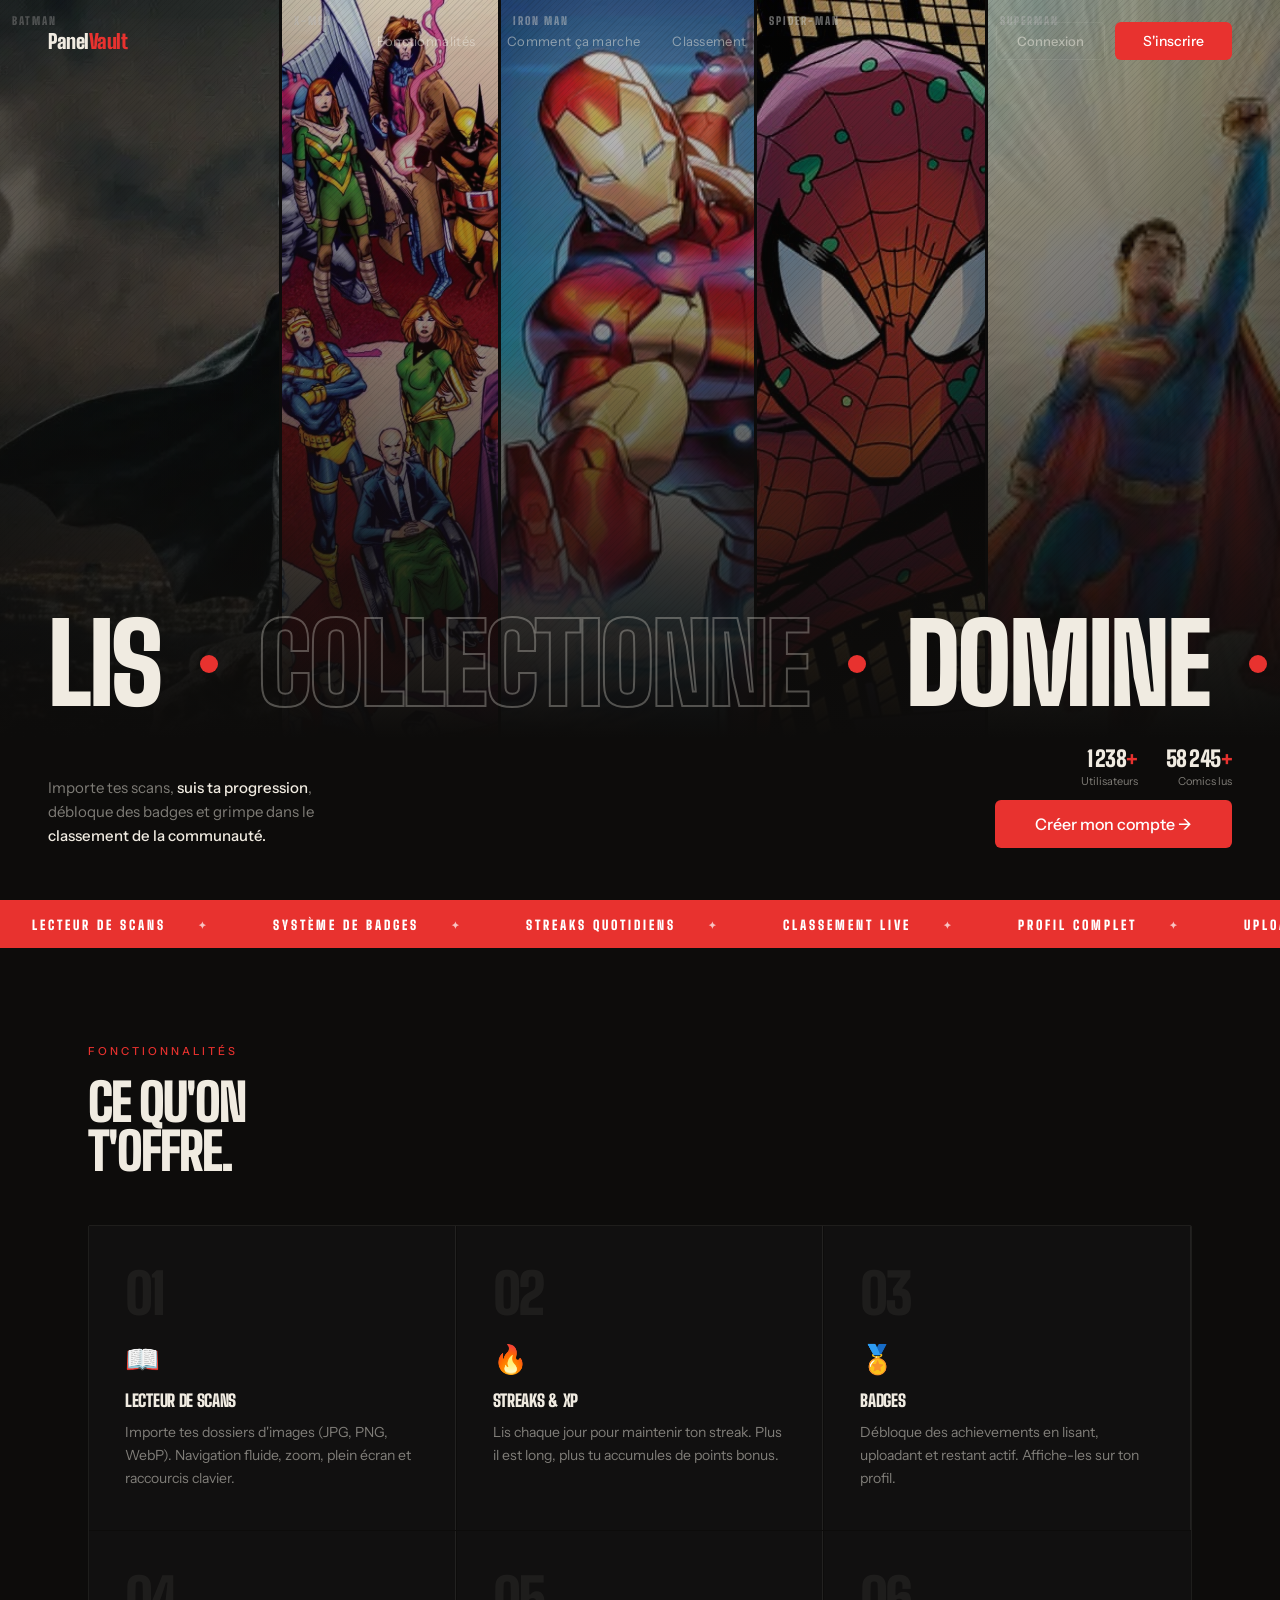
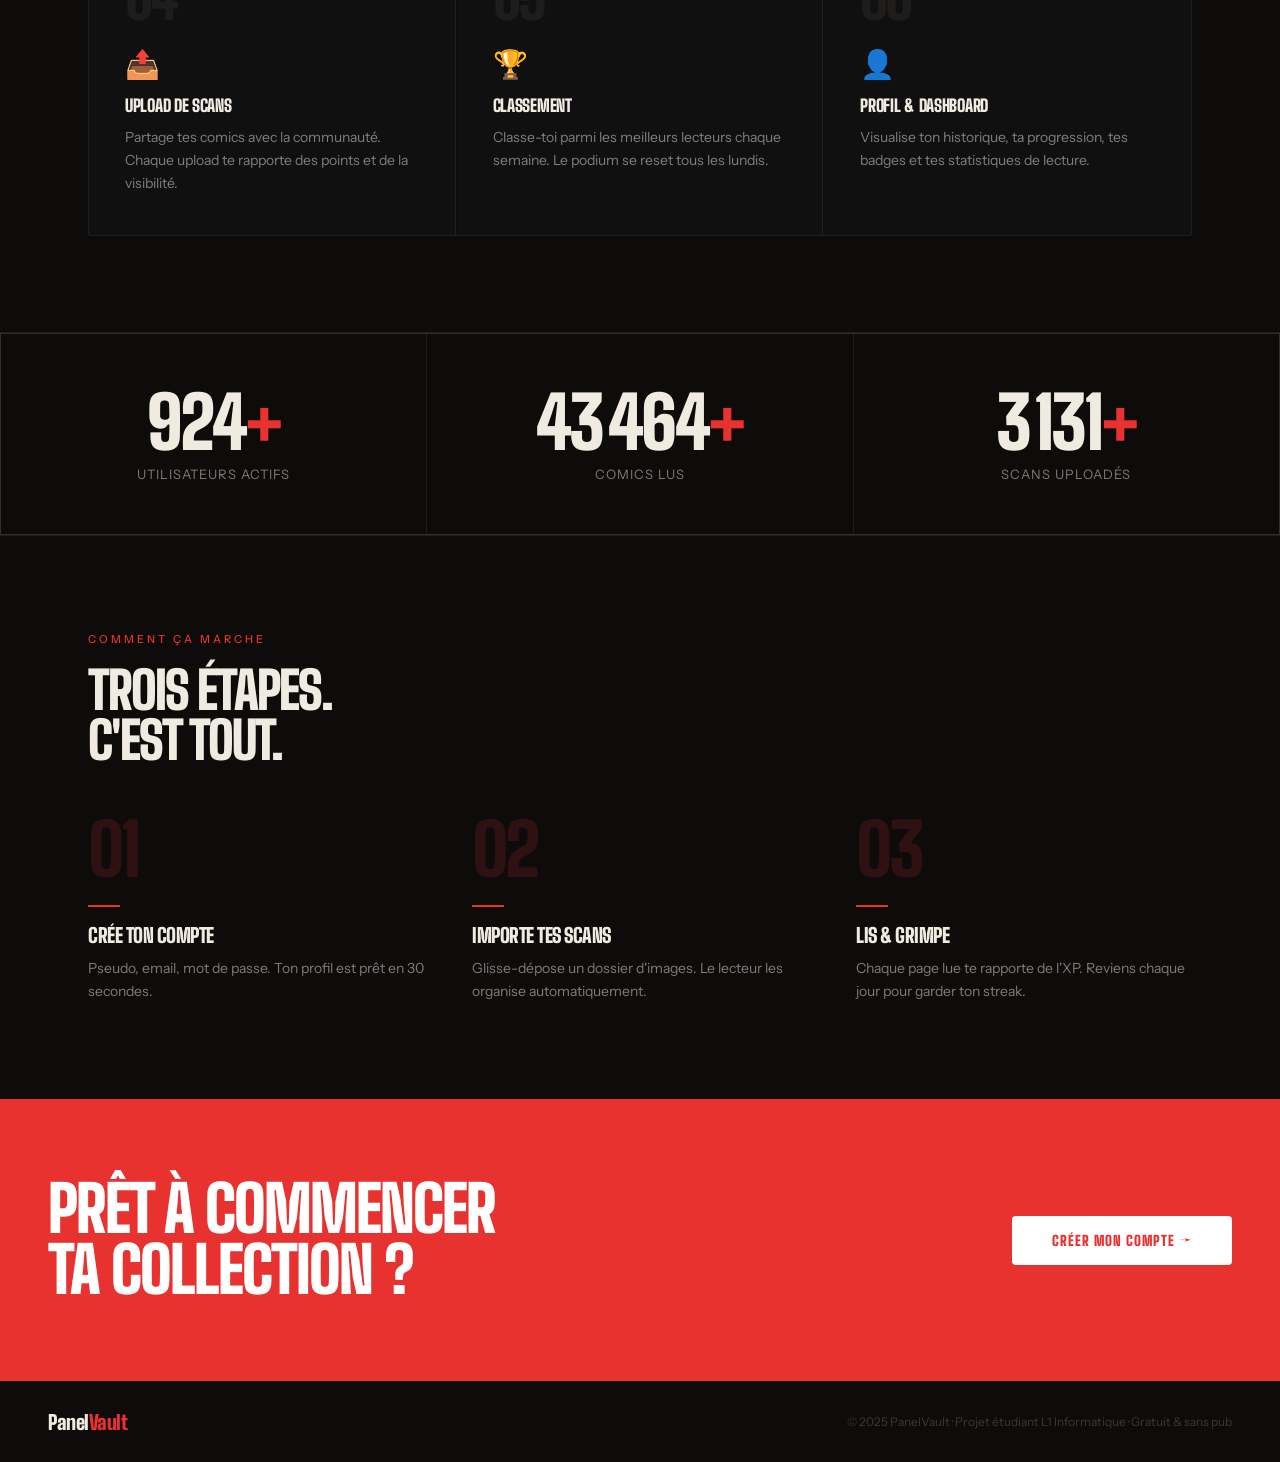
==== index.html @ c960c3ed "Ajout de l'index temporaire ainsi que des images style et js" ====
<!DOCTYPE html>
<html lang="fr">
<head>
  <meta charset="UTF-8"/>
  <meta name="viewport" content="width=device-width, initial-scale=1.0"/>
  <title>PanelVault — Lis. Collectionne. Domine.</title>
  <link href="https://fonts.googleapis.com/css2?family=Big+Shoulders+Display:wght@700;900&family=Instrument+Sans:wght@400;500&display=swap" rel="stylesheet"/>
  <link rel="stylesheet" href="src/css/style.css"/>
</head>
<body>

<!-- HEADER -->
<header id="hdr">
  <a class="logo" href="#">Panel<em>Vault</em></a>
  <nav>
    <a href="#features">Fonctionnalités</a>
    <a href="#how">Comment ça marche</a>
    <a href="leaderboard.html">Classement</a>
  </nav>
  <div class="h-btns">
    <a href="login.html" class="btn btn-ghost">Connexion</a>
    <a href="register.html" class="btn btn-red">S'inscrire</a>
    <button class="burger" id="burger" aria-label="Menu"><span></span><span></span><span></span></button>
  </div>
</header>

<!-- MENU MOBILE -->
<div class="mobile-menu" id="mobileMenu">
  <a href="#features" onclick="closeMenu()">Fonctionnalités</a>
  <a href="#how" onclick="closeMenu()">Comment ça marche</a>
  <a href="leaderboard.html" onclick="closeMenu()">Classement</a>
  <hr style="border-color:var(--border);border-width:0.5px;"/>
  <a href="login.html" class="mm-ghost">Connexion</a>
  <a href="register.html" class="mm-red">S'inscrire →</a>
</div>

<!-- HERO -->
<div class="hero">

  <!-- Mosaïque covers -->
  <div class="covers">
    <div class="cover c1">
      <div class="cover-art"></div>
      <div class="cover-inner">
        <div class="cover-title">Batman</div>
        <div class="cover-num">#1</div>
      </div>
    </div>
    <div class="cover c2">
      <div class="cover-art"></div>
      <div class="cover-inner">
        <div class="cover-title">X-Men</div>
        <div class="cover-num">#2</div>
      </div>
    </div>
    <div class="cover c3">
      <div class="cover-art"></div>
      <div class="cover-inner">
        <div class="cover-title">Iron Man</div>
        <div class="cover-num">#3</div>
      </div>
    </div>
    <div class="cover c4">
      <div class="cover-art"></div>
      <div class="cover-inner">
        <div class="cover-title">Spider-Man</div>
        <div class="cover-num">#4</div>
      </div>
    </div>
    <div class="cover c5">
      <div class="cover-art"></div>
      <div class="cover-inner">
        <div class="cover-title">Superman</div>
        <div class="cover-num">#5</div>
      </div>
    </div>
  </div>

  <!-- Overlay gradient -->
  <div class="hero-overlay"></div>

  <!-- Texte hero -->
  <div class="hero-content">
    <!-- Ticker géant -->
    <div class="ticker-wrap">
      <div class="ticker">
        <div class="ticker-item">
          Lis <span class="ticker-dot"></span>
          <span class="outline">Collectionne</span>
          <span class="ticker-dot"></span>
          Domine
          <span class="ticker-dot"></span>
          Lis
          <span class="ticker-dot"></span>
          <span class="outline">Collectionne</span>
          <span class="ticker-dot"></span>
          Domine
          <span class="ticker-dot"></span>
        </div>
        <div class="ticker-item" aria-hidden="true">
          Lis <span class="ticker-dot"></span>
          <span class="outline">Collectionne</span>
          <span class="ticker-dot"></span>
          Domine
          <span class="ticker-dot"></span>
          Lis
          <span class="ticker-dot"></span>
          <span class="outline">Collectionne</span>
          <span class="ticker-dot"></span>
          Domine
          <span class="ticker-dot"></span>
        </div>
      </div>
    </div>

    <div class="hero-bottom">
      <p class="hero-tagline">
        Importe tes scans, <strong>suis ta progression</strong>,<br>
        débloque des badges et grimpe dans le<br>
        <strong>classement de la communauté.</strong>
      </p>
      <div class="hero-cta">
        <div class="hero-stats-mini">
          <div class="hsm">
            <div class="hsm-n"><span class="ctr" data-target="1240">0</span><em>+</em></div>
            <div class="hsm-l">Utilisateurs</div>
          </div>
          <div class="hsm">
            <div class="hsm-n"><span class="ctr" data-target="58300">0</span><em>+</em></div>
            <div class="hsm-l">Comics lus</div>
          </div>
        </div>
        <a href="register.html" class="btn btn-red btn-red-lg">Créer mon compte →</a>
      </div>
    </div>
  </div>
</div>

<!-- BAND ROUGE -->
<div class="band">
  <div class="band-inner">
    <div class="band-item">Lecteur de scans</div>
    <div class="band-item">Système de badges</div>
    <div class="band-item">Streaks quotidiens</div>
    <div class="band-item">Classement live</div>
    <div class="band-item">Profil complet</div>
    <div class="band-item">Upload de comics</div>
    <div class="band-item">Lecteur de scans</div>
    <div class="band-item">Système de badges</div>
    <div class="band-item">Streaks quotidiens</div>
    <div class="band-item">Classement live</div>
    <div class="band-item">Profil complet</div>
    <div class="band-item">Upload de comics</div>
  </div>
</div>

<!-- FEATURES -->
<section class="section" id="features">
  <p class="s-eyebrow reveal">Fonctionnalités</p>
  <h2 class="s-title reveal">Ce qu'on<br>t'offre.</h2>

  <div class="feat-grid reveal">
    <div class="feat">
      <div class="f-num">01</div>
      <span class="f-icon">📖</span>
      <div class="f-name">Lecteur de scans</div>
      <div class="f-desc">Importe tes dossiers d'images (JPG, PNG, WebP). Navigation fluide, zoom, plein écran et raccourcis clavier.</div>
    </div>
    <div class="feat">
      <div class="f-num">02</div>
      <span class="f-icon">🔥</span>
      <div class="f-name">Streaks & XP</div>
      <div class="f-desc">Lis chaque jour pour maintenir ton streak. Plus il est long, plus tu accumules de points bonus.</div>
    </div>
    <div class="feat">
      <div class="f-num">03</div>
      <span class="f-icon">🏅</span>
      <div class="f-name">Badges</div>
      <div class="f-desc">Débloque des achievements en lisant, uploadant et restant actif. Affiche-les sur ton profil.</div>
    </div>
    <div class="feat">
      <div class="f-num">04</div>
      <span class="f-icon">📤</span>
      <div class="f-name">Upload de scans</div>
      <div class="f-desc">Partage tes comics avec la communauté. Chaque upload te rapporte des points et de la visibilité.</div>
    </div>
    <div class="feat">
      <div class="f-num">05</div>
      <span class="f-icon">🏆</span>
      <div class="f-name">Classement</div>
      <div class="f-desc">Classe-toi parmi les meilleurs lecteurs chaque semaine. Le podium se reset tous les lundis.</div>
    </div>
    <div class="feat">
      <div class="f-num">06</div>
      <span class="f-icon">👤</span>
      <div class="f-name">Profil & Dashboard</div>
      <div class="f-desc">Visualise ton historique, ta progression, tes badges et tes statistiques de lecture.</div>
    </div>
  </div>
</section>

<hr class="sep"/>

<!-- STATS -->
<div class="stats-full reveal">
  <div class="sf">
    <div class="sf-n"><span class="ctr2" data-target="1240">0</span><em>+</em></div>
    <div class="sf-l">Utilisateurs actifs</div>
  </div>
  <div class="sf">
    <div class="sf-n"><span class="ctr2" data-target="58300">0</span><em>+</em></div>
    <div class="sf-l">Comics lus</div>
  </div>
  <div class="sf">
    <div class="sf-n"><span class="ctr2" data-target="4200">0</span><em>+</em></div>
    <div class="sf-l">Scans uploadés</div>
  </div>
</div>

<hr class="sep"/>

<!-- HOW -->
<section class="section" id="how">
  <p class="s-eyebrow reveal">Comment ça marche</p>
  <h2 class="s-title reveal">Trois étapes.<br>C'est tout.</h2>

  <div class="steps-row reveal">
    <div>
      <div class="step-n">01</div>
      <div class="step-line"></div>
      <div class="step-t">Crée ton compte</div>
      <div class="step-d">Pseudo, email, mot de passe. Ton profil est prêt en 30 secondes.</div>
    </div>
    <div>
      <div class="step-n">02</div>
      <div class="step-line"></div>
      <div class="step-t">Importe tes scans</div>
      <div class="step-d">Glisse-dépose un dossier d'images. Le lecteur les organise automatiquement.</div>
    </div>
    <div>
      <div class="step-n">03</div>
      <div class="step-line"></div>
      <div class="step-t">Lis & grimpe</div>
      <div class="step-d">Chaque page lue te rapporte de l'XP. Reviens chaque jour pour garder ton streak.</div>
    </div>
  </div>
</section>

<!-- CTA FINAL -->
<div class="cta-wrap reveal">
  <div class="cta-title">Prêt à commencer<br>ta collection ?</div>
  <a href="register.html" class="btn-white">Créer mon compte →</a>
</div>

<!-- FOOTER -->
<footer>
  <a class="logo" href="#">Panel<em>Vault</em></a>
  <p>© 2025 PanelVault · Projet étudiant L1 Informatique · Gratuit & sans pub</p>
</footer>

<script src="src/js/javascript-index.js"></script>
</body>
</html>
---- src/css/style.css ----
*, *::before, *::after { box-sizing: border-box; margin: 0; padding: 0; }

:root {
  --red: #E8322F;
  --ink: #0D0C0B;
  --cream: #F0EBE1;
  --muted: rgba(240,235,225,0.5);
  --border: rgba(240,235,225,0.08);
}

html { scroll-behavior: smooth; }

body {
  font-family: 'Instrument Sans', sans-serif;
  background: var(--ink);
  color: var(--cream);
  overflow-x: hidden;
}

/* ═══ HEADER ═══ */
header {
  position: fixed;
  top: 0; left: 0; right: 0;
  z-index: 100;
  display: flex;
  align-items: center;
  justify-content: space-between;
  padding: 22px 48px;
  background: transparent;
  transition: background .4s;
}
header.scrolled {
  background: rgba(13,12,11,0.85);
  backdrop-filter: blur(14px);
  border-bottom: 1px solid var(--border);
}

.logo {
  font-family: 'Big Shoulders Display', sans-serif;
  font-weight: 900;
  font-size: 20px;
  letter-spacing: -0.5px;
  color: var(--cream);
  text-decoration: none;
  position: relative;
  z-index: 2;
}
.logo em { color: var(--red); font-style: normal; }

nav { display: flex; gap: 32px; }
nav a {
  font-size: 13px;
  color: var(--muted);
  text-decoration: none;
  transition: color .2s;
  letter-spacing: 0.3px;
}
nav a:hover { color: var(--cream); }

.h-btns { display: flex; gap: 10px; }

.btn {
  font-family: 'Instrument Sans', sans-serif;
  font-size: 13px;
  font-weight: 500;
  padding: 8px 20px;
  border-radius: 5px;
  cursor: pointer;
  border: none;
  text-decoration: none;
  display: inline-flex;
  align-items: center;
  transition: all .2s;
}
.btn-ghost {
  background: transparent;
  color: var(--muted);
  border: 1px solid var(--border);
}
.btn-ghost:hover { color: var(--cream); }
.btn-red { background: var(--red); color: #fff; font-size: 14px; padding: 10px 28px; border-radius: 6px; }
.btn-red:hover { background: #cc2a27; transform: scale(1.02); }
.btn-red-lg { font-size: 16px; padding: 14px 40px; border-radius: 6px; font-weight: 500; }

/* ═══ HERO ═══ */
.hero {
  position: relative;
  height: 100vh;
  min-height: 640px;
  overflow: hidden;
  display: flex;
  flex-direction: column;
  justify-content: flex-end;
}

/* Mosaïque de covers comics */
.covers {
  position: absolute;
  inset: 0;
  display: grid;
  grid-template-columns: 1.1fr 0.85fr 1fr 0.9fr 1.15fr;
  gap: 3px;
}

.cover {
  position: relative;
  overflow: hidden;
}

/* Chaque cover = couleur + motif CSS simulant une couverture de comic */
.cover-inner {
  position: absolute;
  inset: 0;
  display: flex;
  flex-direction: column;
  align-items: center;
  justify-content: flex-end;
  padding: 16px;
}

.c1 { background: #0d0d0d; }
.c1 .cover-art {
  position: absolute; inset: 0;
  background: linear-gradient(to top, rgba(13,12,11,0.5) 0%, transparent 60%),
              url('../assets/img/Batman.jpg') center top / cover no-repeat;
}

.c2 { background: #0a0f1a; }
.c2 .cover-art {
  position: absolute; inset: 0;
  background: linear-gradient(to top, rgba(13,12,11,0.5) 0%, transparent 60%),
              url('../assets/img/xmen.jpg') center top / cover no-repeat;
}

.c3 { background: #1a0a0a; }
.c3 .cover-art {
  position: absolute; inset: 0;
  background: linear-gradient(to top, rgba(13,12,11,0.5) 0%, transparent 60%),
              url('../assets/img/ironman.jpg') center top / cover no-repeat;
}

.c4 { background: #0d0d0d; }
.c4 .cover-art {
  position: absolute; inset: 0;
  background: linear-gradient(to top, rgba(13,12,11,0.5) 0%, transparent 60%),
              url('../assets/img/spiderman.jpg') center top / cover no-repeat;
}

.c5 { background: #0d0d18; }
.c5 .cover-art {
  position: absolute; inset: 0;
  background: linear-gradient(to top, rgba(13,12,11,0.5) 0%, transparent 60%),
              url('../assets/img/superman.jpg') center top / cover no-repeat;
}

/* Silhouettes SVG dans les covers */
.cover-silhouette {
  position: absolute;
  bottom: 0;
  left: 50%;
  transform: translateX(-50%);
  width: 75%;
  height: 80%;
  opacity: 0.35;
}

/* Titres comics */
.cover-title {
  position: absolute;
  top: 14px;
  left: 12px;
  right: 12px;
  font-family: 'Big Shoulders Display', sans-serif;
  font-size: 11px;
  font-weight: 900;
  letter-spacing: 2px;
  text-transform: uppercase;
  color: rgba(255,255,255,0.5);
}

.cover-num {
  position: absolute;
  bottom: 12px;
  right: 12px;
  font-family: 'Big Shoulders Display', sans-serif;
  font-size: 28px;
  font-weight: 900;
  color: rgba(255,255,255,.08);
}

/* Lignes de halftone sur les covers */
.cover::after {
  content: '';
  position: absolute;
  inset: 0;
  background: repeating-linear-gradient(
    -45deg,
    transparent 0px,
    transparent 3px,
    rgba(0,0,0,0.08) 3px,
    rgba(0,0,0,0.08) 4px
  );
  pointer-events: none;
}

/* Gradient overlay global */
.hero-overlay {
  position: absolute;
  inset: 0;
  background:
    linear-gradient(to top, #0D0C0B 18%, rgba(13,12,11,0.55) 55%, rgba(13,12,11,0.2) 100%),
    linear-gradient(to right, rgba(13,12,11,0.4) 0%, transparent 30%, transparent 70%, rgba(13,12,11,0.4) 100%);
  z-index: 2;
}

/* Texte hero */
.hero-content {
  position: relative;
  z-index: 3;
  padding: 0 0 52px 48px;
}

/* Ticker scrolling text */
.ticker-wrap {
  position: relative;
  overflow: hidden;
  white-space: nowrap;
  margin-bottom: 32px;
}

.ticker {
  display: inline-flex;
  animation: ticker 18s linear infinite;
}

.ticker-item {
  font-family: 'Big Shoulders Display', sans-serif;
  font-weight: 900;
  font-size: clamp(64px, 9vw, 110px);
  letter-spacing: -3px;
  line-height: 0.9;
  text-transform: uppercase;
  color: var(--cream);
  padding-right: 60px;
  display: inline-flex;
  align-items: center;
  gap: 40px;
}

.ticker-dot {
  width: 18px; height: 18px;
  border-radius: 50%;
  background: var(--red);
  display: inline-block;
  flex-shrink: 0;
}

.ticker-item .outline {
  -webkit-text-stroke: 2px rgba(240,235,225,0.3);
  color: transparent;
}

@keyframes ticker {
  0%   { transform: translateX(0); }
  100% { transform: translateX(-50%); }
}

.hero-bottom {
  display: flex;
  align-items: flex-end;
  justify-content: space-between;
  padding-right: 48px;
}

.hero-tagline {
  font-size: 15px;
  color: var(--muted);
  max-width: 340px;
  line-height: 1.6;
}
.hero-tagline strong { color: var(--cream); font-weight: 500; }

.hero-cta { display: flex; flex-direction: column; align-items: flex-end; gap: 12px; }

.hero-stats-mini {
  display: flex;
  gap: 28px;
}
.hsm { text-align: right; }
.hsm-n {
  font-family: 'Big Shoulders Display', sans-serif;
  font-weight: 900;
  font-size: 22px;
  letter-spacing: -0.5px;
  color: var(--cream);
}
.hsm-n em { color: var(--red); font-style: normal; }
.hsm-l { font-size: 11px; color: var(--muted); margin-top: 2px; }

/* ═══ MARQUEE BAND ═══ */
.band {
  background: var(--red);
  overflow: hidden;
  white-space: nowrap;
  padding: 14px 0;
}
.band-inner {
  display: inline-flex;
  animation: ticker 12s linear infinite;
}
.band-item {
  font-family: 'Big Shoulders Display', sans-serif;
  font-weight: 900;
  font-size: 13px;
  letter-spacing: 3px;
  text-transform: uppercase;
  color: white;
  padding: 0 32px;
  display: inline-flex;
  align-items: center;
  gap: 32px;
}
.band-item::after {
  content: '✦';
  font-size: 10px;
  opacity: 0.7;
}

/* ═══ SECTION COMMUNE ═══ */
.section {
  padding: 96px 48px;
  max-width: 1200px;
  margin: 0 auto;
}

.s-eyebrow {
  font-size: 11px;
  font-weight: 500;
  letter-spacing: 3px;
  text-transform: uppercase;
  color: var(--red);
  margin-bottom: 20px;
}

.s-title {
  font-family: 'Big Shoulders Display', sans-serif;
  font-weight: 900;
  font-size: clamp(32px, 4.5vw, 52px);
  letter-spacing: -2px;
  line-height: 0.95;
  text-transform: uppercase;
  margin-bottom: 48px;
}

/* ═══ FEATURES ═══ */
.feat-grid {
  display: grid;
  grid-template-columns: repeat(3, 1fr);
  gap: 1px;
  border: 1px solid var(--border);
  border-radius: 2px;
  overflow: hidden;
}

.feat {
  padding: 40px 36px;
  border-right: 1px solid var(--border);
  background: #111010;
  transition: background .3s;
  position: relative;
  overflow: hidden;
}
.feat:last-child { border-right: none; }
.feat:hover { background: #181614; }

.feat::before {
  content: '';
  position: absolute;
  top: 0; left: 0; right: 0;
  height: 2px;
  background: var(--red);
  transform: scaleX(0);
  transform-origin: left;
  transition: transform .3s;
}
.feat:hover::before { transform: scaleX(1); }

.f-num {
  font-family: 'Big Shoulders Display', sans-serif;
  font-weight: 900;
  font-size: 56px;
  letter-spacing: -3px;
  color: rgba(240,235,225,.06);
  line-height: 1;
  margin-bottom: 20px;
}
.f-icon { font-size: 28px; margin-bottom: 14px; display: block; }
.f-name {
  font-family: 'Big Shoulders Display', sans-serif;
  font-weight: 900;
  font-size: 17px;
  text-transform: uppercase;
  letter-spacing: -0.3px;
  margin-bottom: 10px;
}
.f-desc { font-size: 14px; color: var(--muted); line-height: 1.65; }

/* ═══ HOW ═══ */
.steps-row {
  display: grid;
  grid-template-columns: repeat(3, 1fr);
  gap: 48px;
}
.step-n {
  font-family: 'Big Shoulders Display', sans-serif;
  font-weight: 900;
  font-size: 72px;
  letter-spacing: -4px;
  color: rgba(232,50,47,.15);
  line-height: 1;
  margin-bottom: 20px;
}
.step-line {
  width: 32px; height: 2px;
  background: var(--red);
  margin-bottom: 16px;
}
.step-t {
  font-family: 'Big Shoulders Display', sans-serif;
  font-weight: 900;
  font-size: 20px;
  text-transform: uppercase;
  letter-spacing: -0.5px;
  margin-bottom: 10px;
}
.step-d { font-size: 14px; color: var(--muted); line-height: 1.65; }

/* ═══ STATS FULL ═══ */
.stats-full {
  display: grid;
  grid-template-columns: repeat(3, 1fr);
  gap: 1px;
  background: var(--border);
  border: 1px solid var(--border);
}
.sf {
  padding: 52px 40px;
  background: var(--ink);
  text-align: center;
}
.sf-n {
  font-family: 'Big Shoulders Display', sans-serif;
  font-weight: 900;
  font-size: clamp(48px, 6vw, 72px);
  letter-spacing: -3px;
  line-height: 1;
  margin-bottom: 8px;
}
.sf-n em { color: var(--red); font-style: normal; }
.sf-l { font-size: 13px; color: var(--muted); letter-spacing: 1px; text-transform: uppercase; }

/* ═══ CTA ═══ */
.cta-wrap {
  background: var(--red);
  padding: 80px 48px;
  display: flex;
  align-items: center;
  justify-content: space-between;
  gap: 40px;
}
.cta-title {
  font-family: 'Big Shoulders Display', sans-serif;
  font-weight: 900;
  font-size: clamp(36px, 5vw, 64px);
  letter-spacing: -2px;
  text-transform: uppercase;
  line-height: 0.95;
  color: white;
}
.btn-white {
  background: white;
  color: var(--red);
  font-family: 'Big Shoulders Display', sans-serif;
  font-weight: 900;
  font-size: 14px;
  letter-spacing: 1px;
  text-transform: uppercase;
  padding: 16px 40px;
  border-radius: 4px;
  text-decoration: none;
  display: inline-block;
  white-space: nowrap;
  transition: all .2s;
}
.btn-white:hover { transform: scale(1.03); }

/* ═══ FOOTER ═══ */
footer {
  border-top: 1px solid var(--border);
  padding: 28px 48px;
  display: flex;
  align-items: center;
  justify-content: space-between;
}
footer p { font-size: 12px; color: rgba(240,235,225,.2); }

/* ═══ SEP ═══ */
.sep { border: none; border-top: 1px solid var(--border); }

/* ═══ BURGER ═══ */
.burger {
  display: none;
  flex-direction: column;
  justify-content: center;
  gap: 5px;
  width: 36px; height: 36px;
  background: transparent;
  border: 1px solid var(--border);
  border-radius: 6px;
  cursor: pointer;
  padding: 8px;
}
.burger span {
  display: block;
  width: 100%; height: 1.5px;
  background: var(--cream);
  transition: all .25s;
}
.burger.open span:nth-child(1) { transform: translateY(6.5px) rotate(45deg); }
.burger.open span:nth-child(2) { opacity: 0; }
.burger.open span:nth-child(3) { transform: translateY(-6.5px) rotate(-45deg); }

@media (max-width: 768px) { .burger { display: flex; } }

/* ═══ MOBILE MENU ═══ */
.mobile-menu {
  display: none;
  position: fixed;
  top: 57px; left: 0; right: 0;
  background: rgba(13,12,11,0.97);
  backdrop-filter: blur(16px);
  z-index: 99;
  flex-direction: column;
  padding: 24px 20px;
  gap: 4px;
  border-bottom: 1px solid var(--border);
  transform: translateY(-10px);
  opacity: 0;
  transition: opacity .25s, transform .25s;
}
.mobile-menu.open {
  display: flex;
  opacity: 1;
  transform: translateY(0);
}
.mobile-menu a {
  font-size: 16px;
  color: var(--muted);
  text-decoration: none;
  padding: 12px 0;
  transition: color .2s;
}
.mobile-menu a:hover { color: var(--cream); }
.mm-ghost {
  color: var(--cream) !important;
  border: 1px solid var(--border);
  border-radius: 6px;
  padding: 12px 16px !important;
  text-align: center;
  margin-top: 8px;
}
.mm-red {
  background: var(--red);
  color: white !important;
  border-radius: 6px;
  padding: 12px 16px !important;
  text-align: center;
  font-weight: 500;
}

/* ═══ REVEAL ═══ */
.reveal { opacity:0; transform:translateY(32px); transition: opacity .7s ease, transform .7s ease; }
.reveal.visible { opacity:1; transform:translateY(0); }

/* ═══ RESPONSIVE ═══ */

/* Tablette large (≤1024px) */
@media (max-width: 1024px) {
  header { padding: 18px 28px; }
  .hero-content { padding: 0 0 40px 28px; }
  .hero-bottom { padding-right: 28px; }
  .section { padding: 72px 28px; }
  .feat-grid { grid-template-columns: repeat(2, 1fr); }
  .stats-full { grid-template-columns: repeat(3, 1fr); }
  .cta-wrap { padding: 64px 28px; }
  footer { padding: 24px 28px; }
}

/* Tablette (≤768px) */
@media (max-width: 768px) {
  header { padding: 16px 20px; }
  nav { display: none; }
  .btn-ghost { display: none; }

  .hero { min-height: 100svh; }
  .covers { grid-template-columns: repeat(3, 1fr); }
  .cover:nth-child(4),
  .cover:nth-child(5) { display: none; }
  .hero-content { padding: 0 0 36px 20px; }
  .ticker-item {
    font-size: clamp(40px, 11vw, 72px);
    letter-spacing: -2px;
    gap: 20px;
  }
  .ticker-dot { width: 12px; height: 12px; }
  .hero-bottom {
    flex-direction: column;
    align-items: flex-start;
    gap: 24px;
    padding-right: 20px;
  }
  .hero-cta { align-items: flex-start; }
  .hero-stats-mini { justify-content: flex-start; }
  .hsm { text-align: left; }

  .band-item { font-size: 11px; padding: 0 20px; gap: 20px; }

  .section { padding: 60px 20px; }
  .s-title { letter-spacing: -1px; }

  .feat-grid { grid-template-columns: repeat(2, 1fr); }
  .feat { padding: 24px 20px; }
  .f-num { font-size: 40px; }

  .stats-full { grid-template-columns: 1fr; }
  .sf { padding: 36px 20px; border-bottom: 1px solid var(--border); }
  .sf:last-child { border-bottom: none; }

  .steps-row { grid-template-columns: 1fr; gap: 36px; }

  .cta-wrap {
    flex-direction: column;
    align-items: flex-start;
    padding: 52px 20px;
    gap: 28px;
  }

  footer { flex-direction: column; gap: 12px; text-align: center; padding: 24px 20px; }
}

/* Mobile (≤480px) */
@media (max-width: 480px) {
  header { padding: 14px 16px; }
  .btn-red { padding: 8px 16px; font-size: 13px; }

  .covers { grid-template-columns: repeat(2, 1fr); }
  .cover:nth-child(3),
  .cover:nth-child(4),
  .cover:nth-child(5) { display: none; }
  .hero-content { padding: 0 0 28px 16px; }
  .hero-bottom { padding-right: 16px; }
  .ticker-item {
    font-size: clamp(36px, 13vw, 56px);
    letter-spacing: -1.5px;
    gap: 14px;
    padding-right: 30px;
  }
  .ticker-dot { width: 10px; height: 10px; }
  .hero-tagline { font-size: 14px; }
  .btn-red-lg { font-size: 14px; padding: 12px 28px; }

  .section { padding: 48px 16px; }

  .feat-grid { grid-template-columns: 1fr; }

  .sf-n { font-size: 48px; }

  .cta-wrap { padding: 44px 16px; }
  .cta-title { font-size: clamp(28px, 8vw, 44px); letter-spacing: -1.5px; }
  .btn-white { padding: 14px 28px; font-size: 13px; }

  footer { padding: 20px 16px; }
  footer p { font-size: 11px; }
}
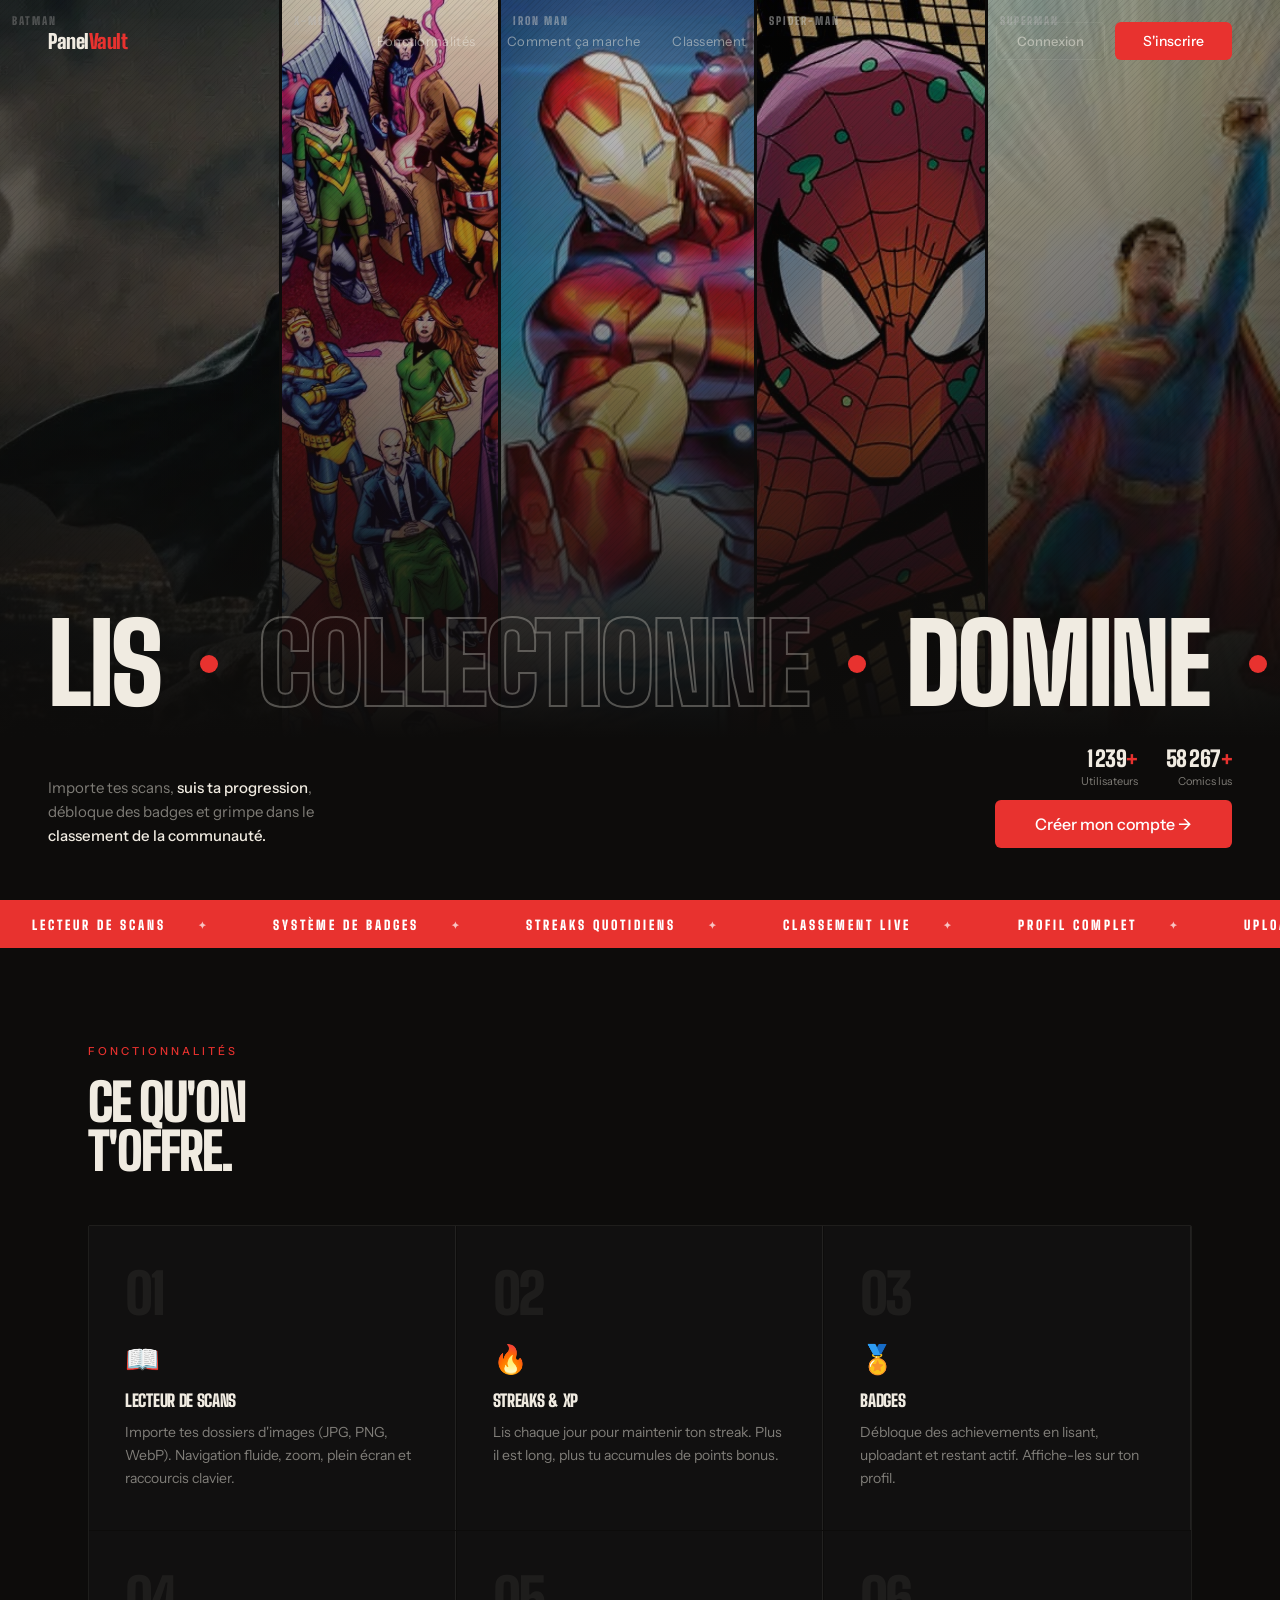
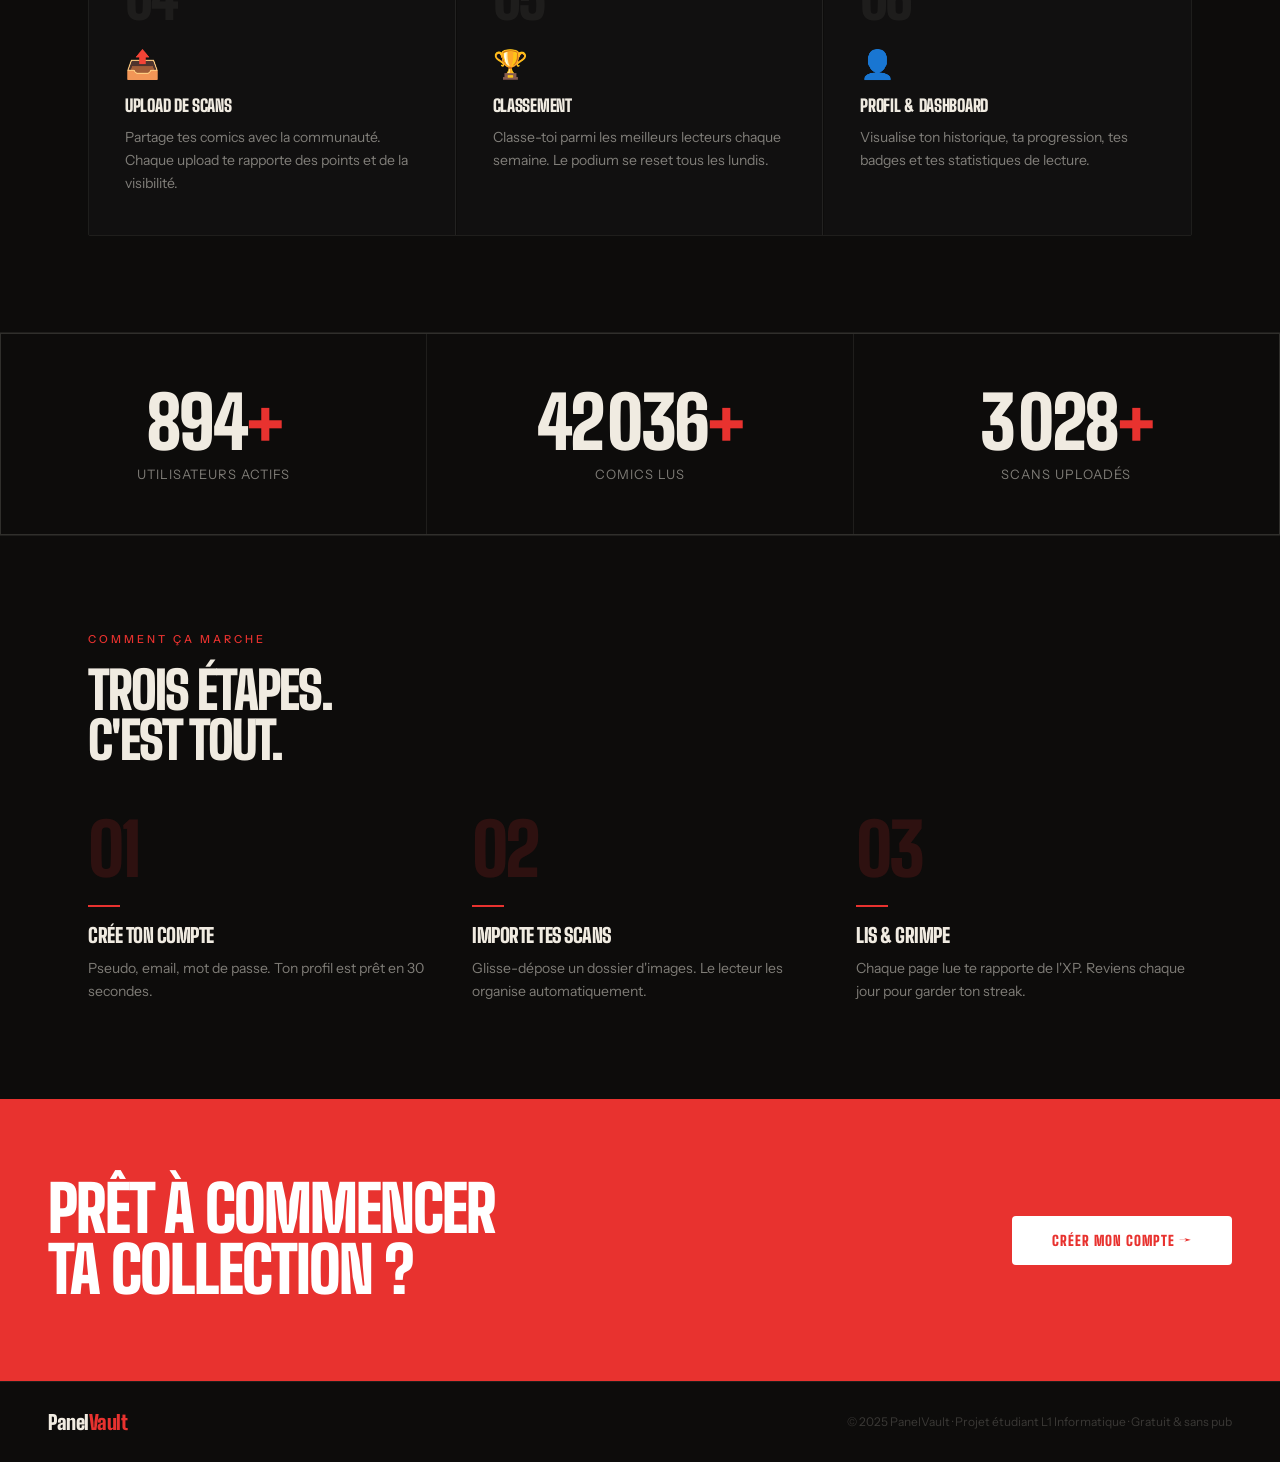
==== commit 79e4b910: "creation des pages de connexion avec style" ====
--- a/index.html
+++ b/index.html
@@ -30,8 +30,8 @@
   <a href="#how" onclick="closeMenu()">Comment ça marche</a>
   <a href="leaderboard.html" onclick="closeMenu()">Classement</a>
   <hr style="border-color:var(--border);border-width:0.5px;"/>
-  <a href="login.html" class="mm-ghost">Connexion</a>
-  <a href="register.html" class="mm-red">S'inscrire →</a>
+  <a href="src/php/pages_connexion/login.html" class="mm-ghost">Connexion</a>
+  <a href="src/php/pages_connexion/register.html" class="mm-red">S'inscrire →</a>
 </div>
 
 <!-- HERO -->
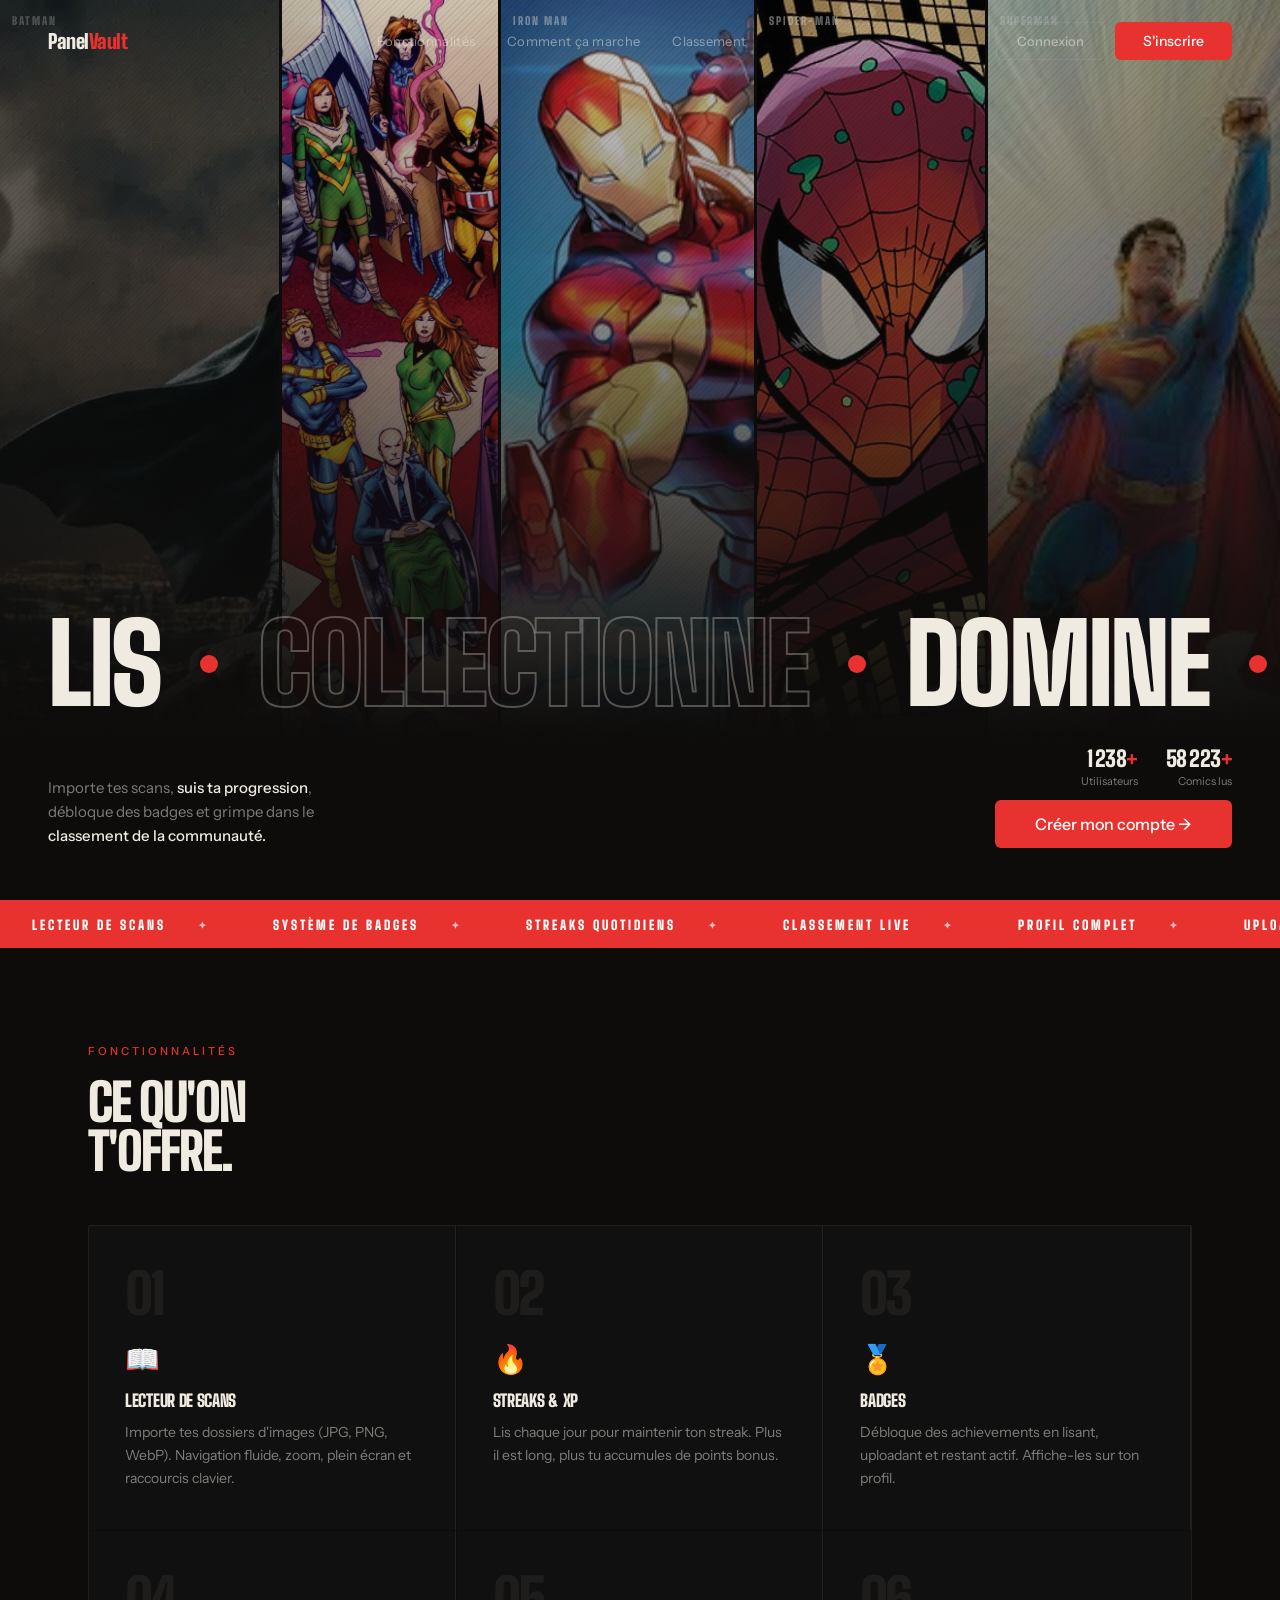
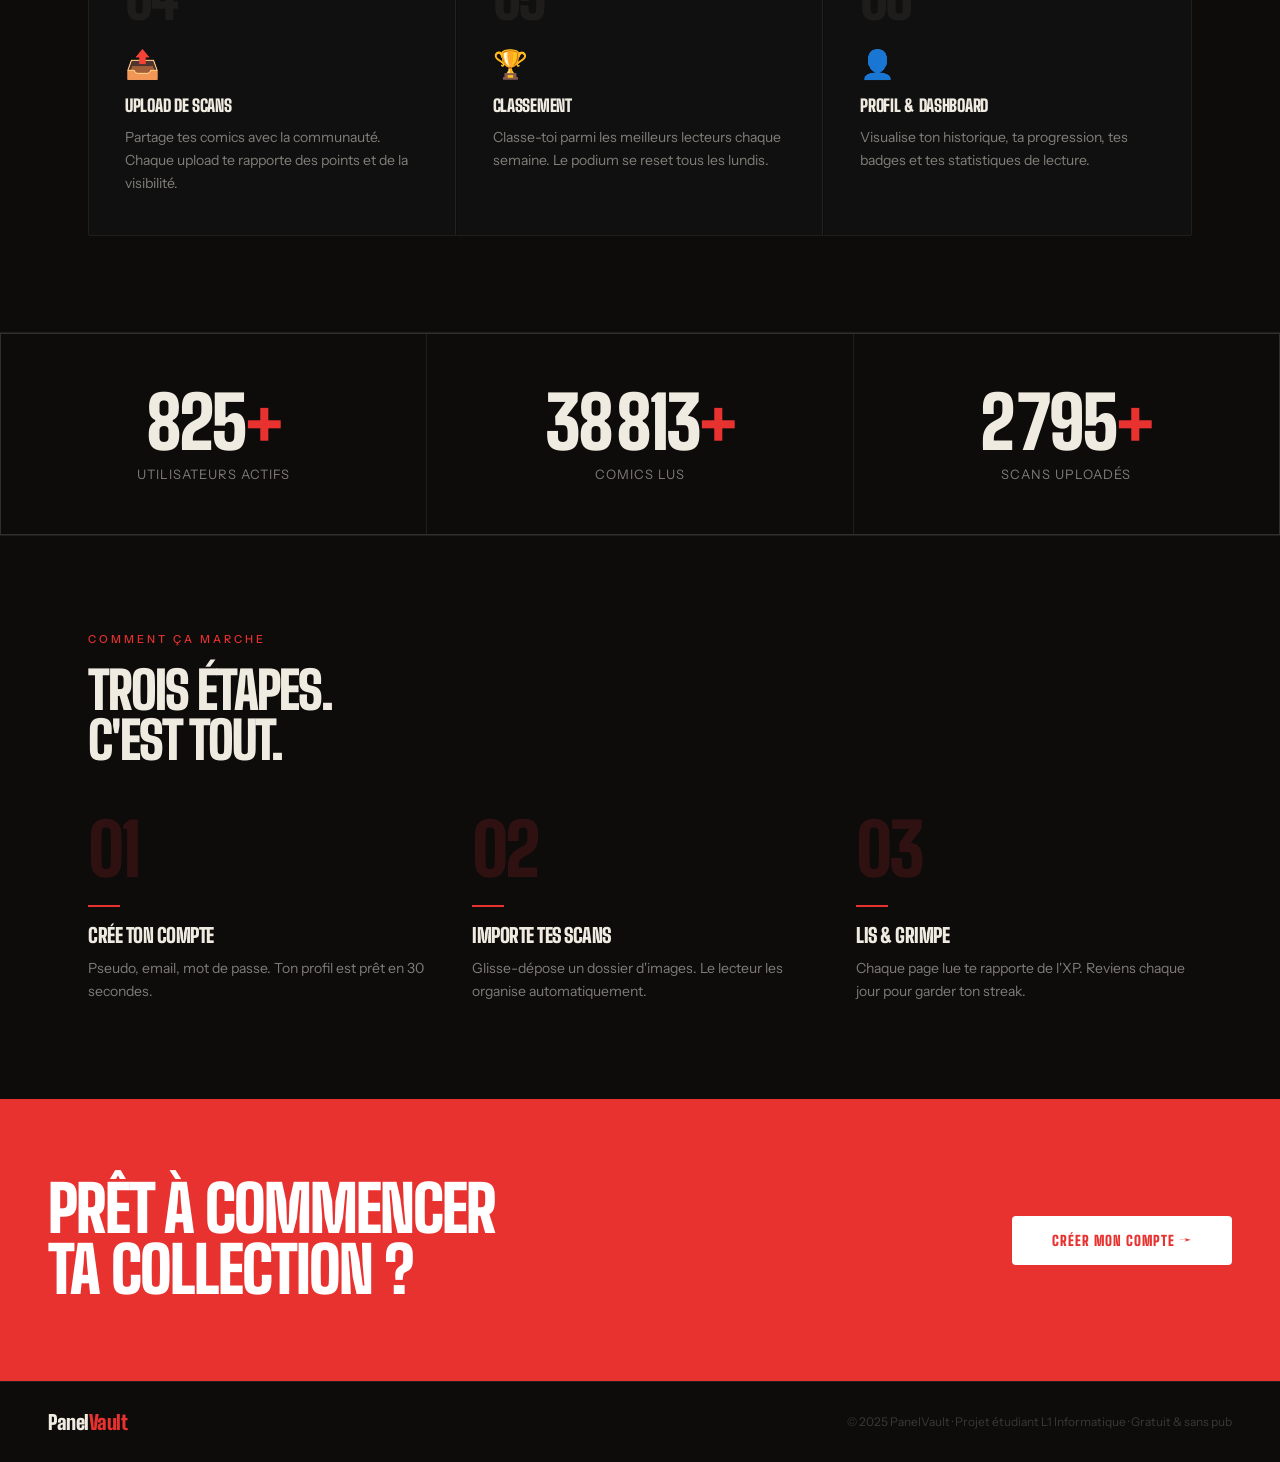
==== commit 621cd627: "Implentation du JS et Style des Pages de connexion" ====
--- a/index.html
+++ b/index.html
@@ -18,8 +18,8 @@
     <a href="leaderboard.html">Classement</a>
   </nav>
   <div class="h-btns">
-    <a href="login.html" class="btn btn-ghost">Connexion</a>
-    <a href="register.html" class="btn btn-red">S'inscrire</a>
+    <a href="src/php/pages_connexion/login.html" class="btn btn-ghost">Connexion</a>
+    <a href="src/php/pages_connexion/register.html" class="btn btn-red">S'inscrire</a>
     <button class="burger" id="burger" aria-label="Menu"><span></span><span></span><span></span></button>
   </div>
 </header>
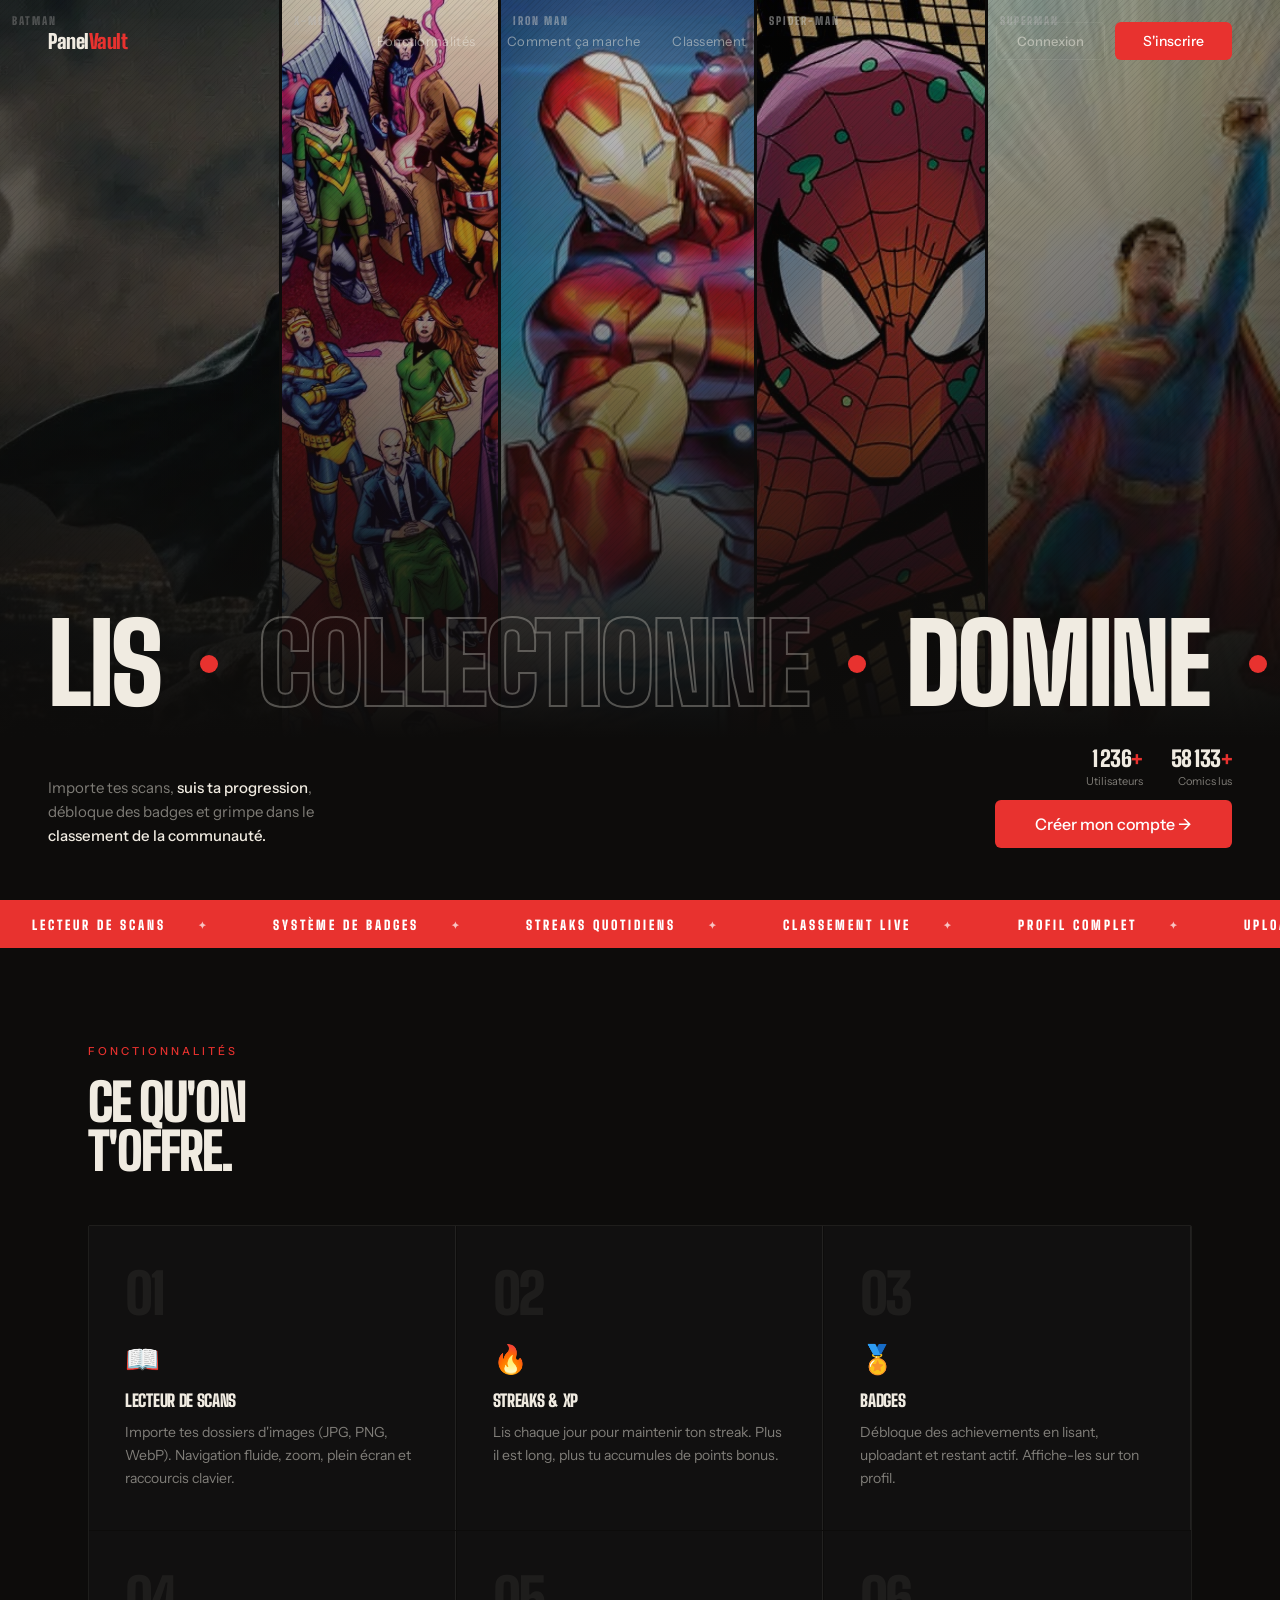
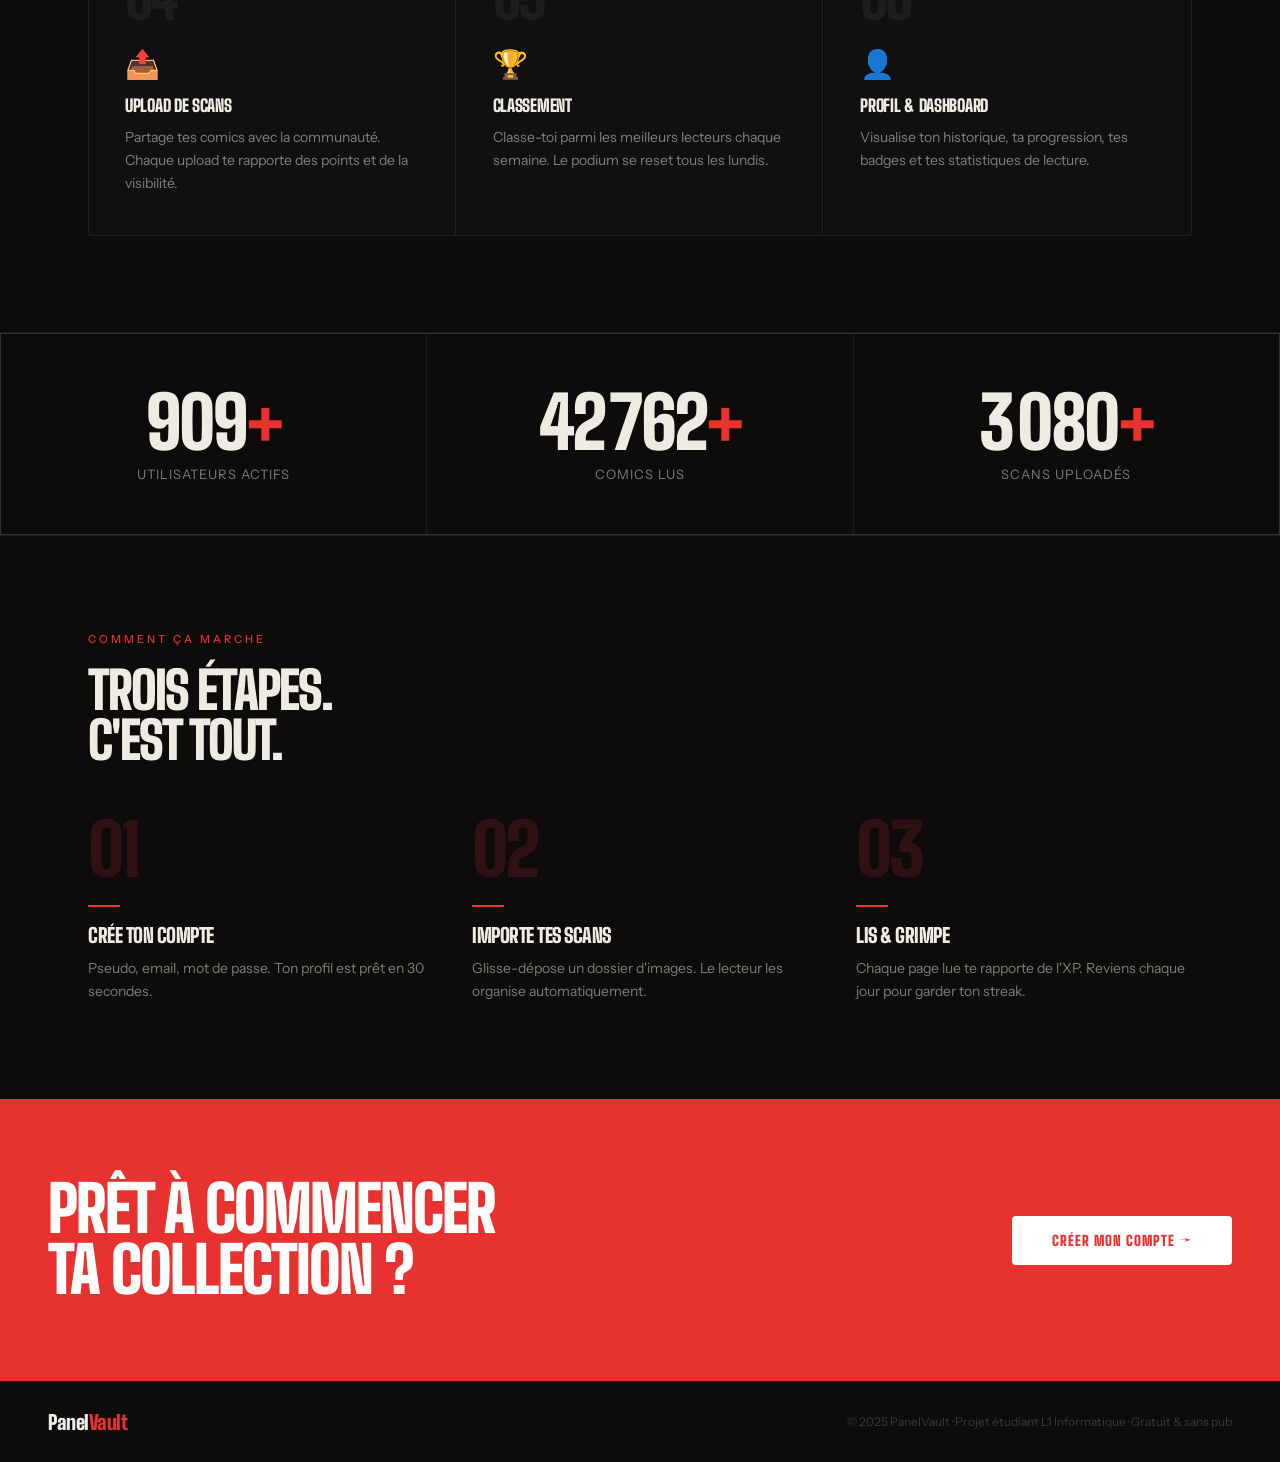
==== commit 51ead7ab: "Ajout du contenue de leaderboard.html ainsi que le style" ====
--- a/index.html
+++ b/index.html
@@ -130,7 +130,7 @@
             <div class="hsm-l">Comics lus</div>
           </div>
         </div>
-        <a href="register.html" class="btn btn-red btn-red-lg">Créer mon compte →</a>
+        <a href="src/php/pages_connexion/register.html" class="btn btn-red btn-red-lg">Créer mon compte →</a>
       </div>
     </div>
   </div>
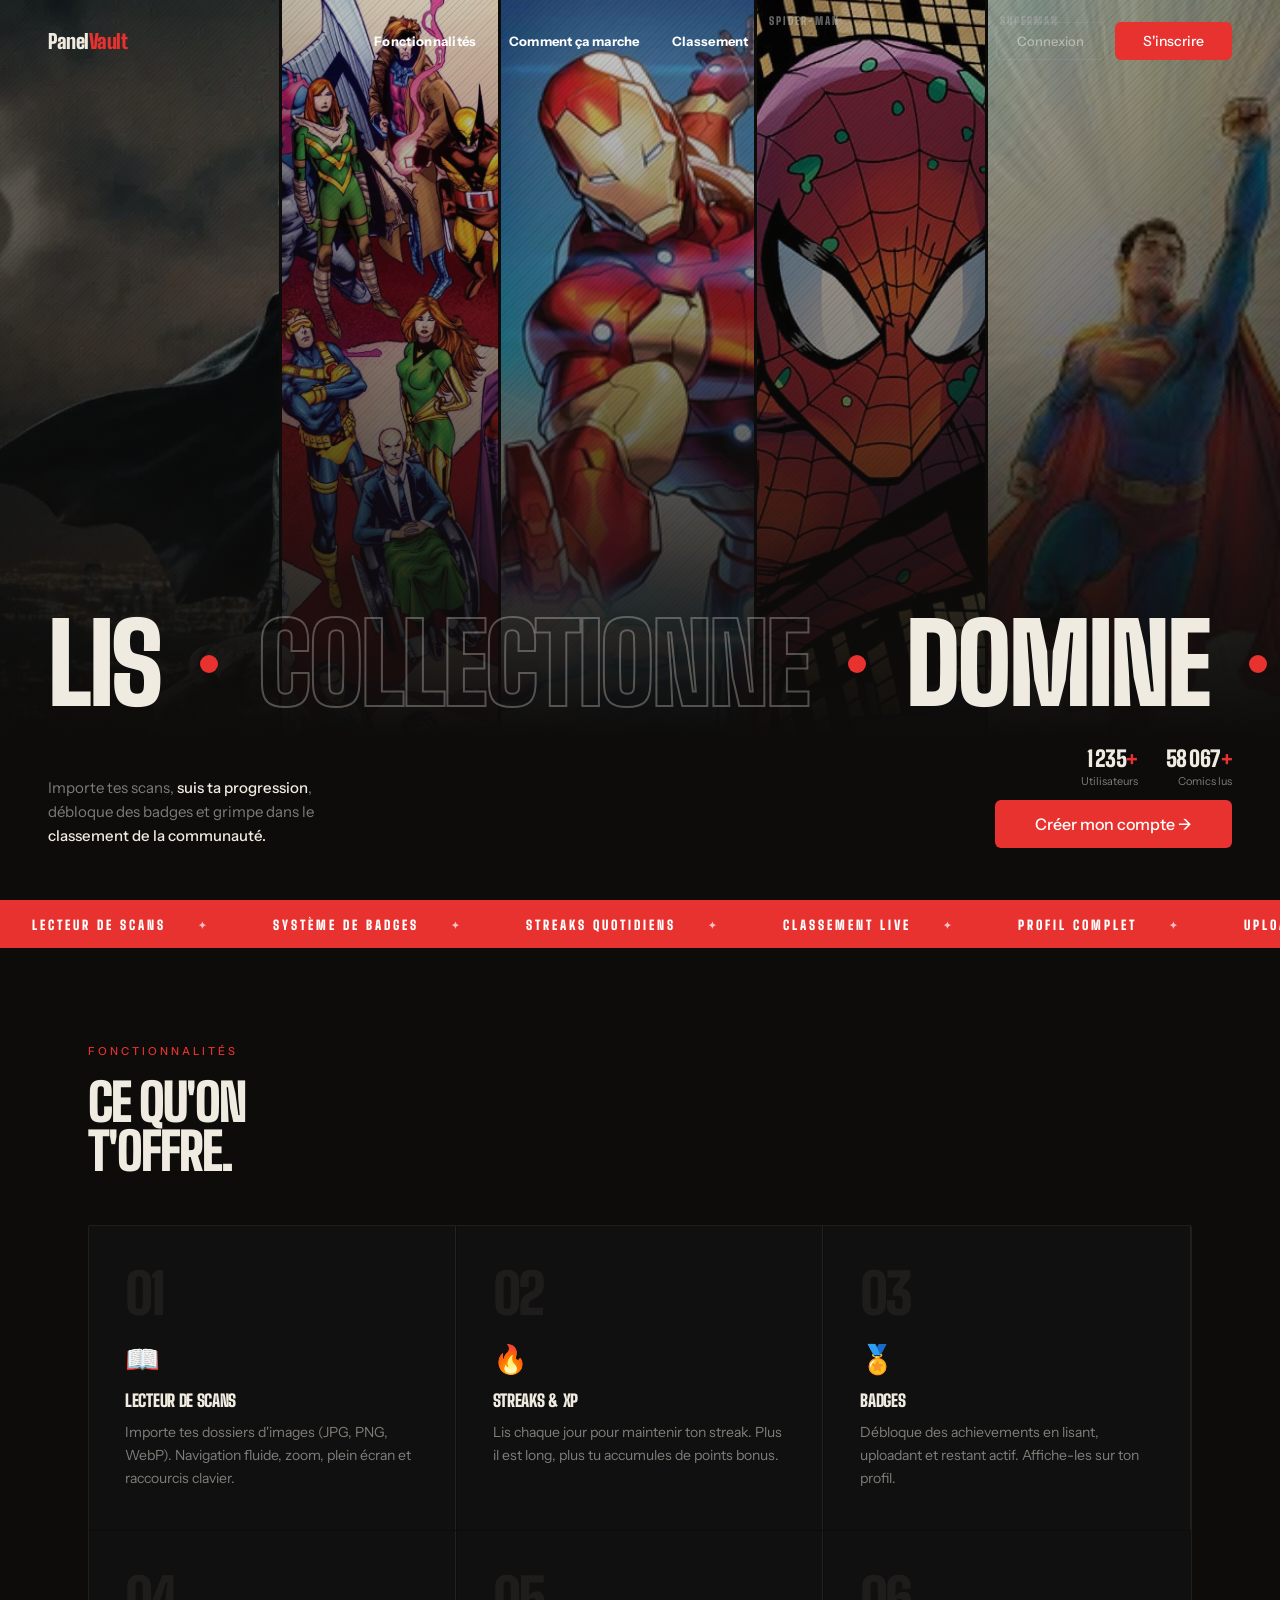
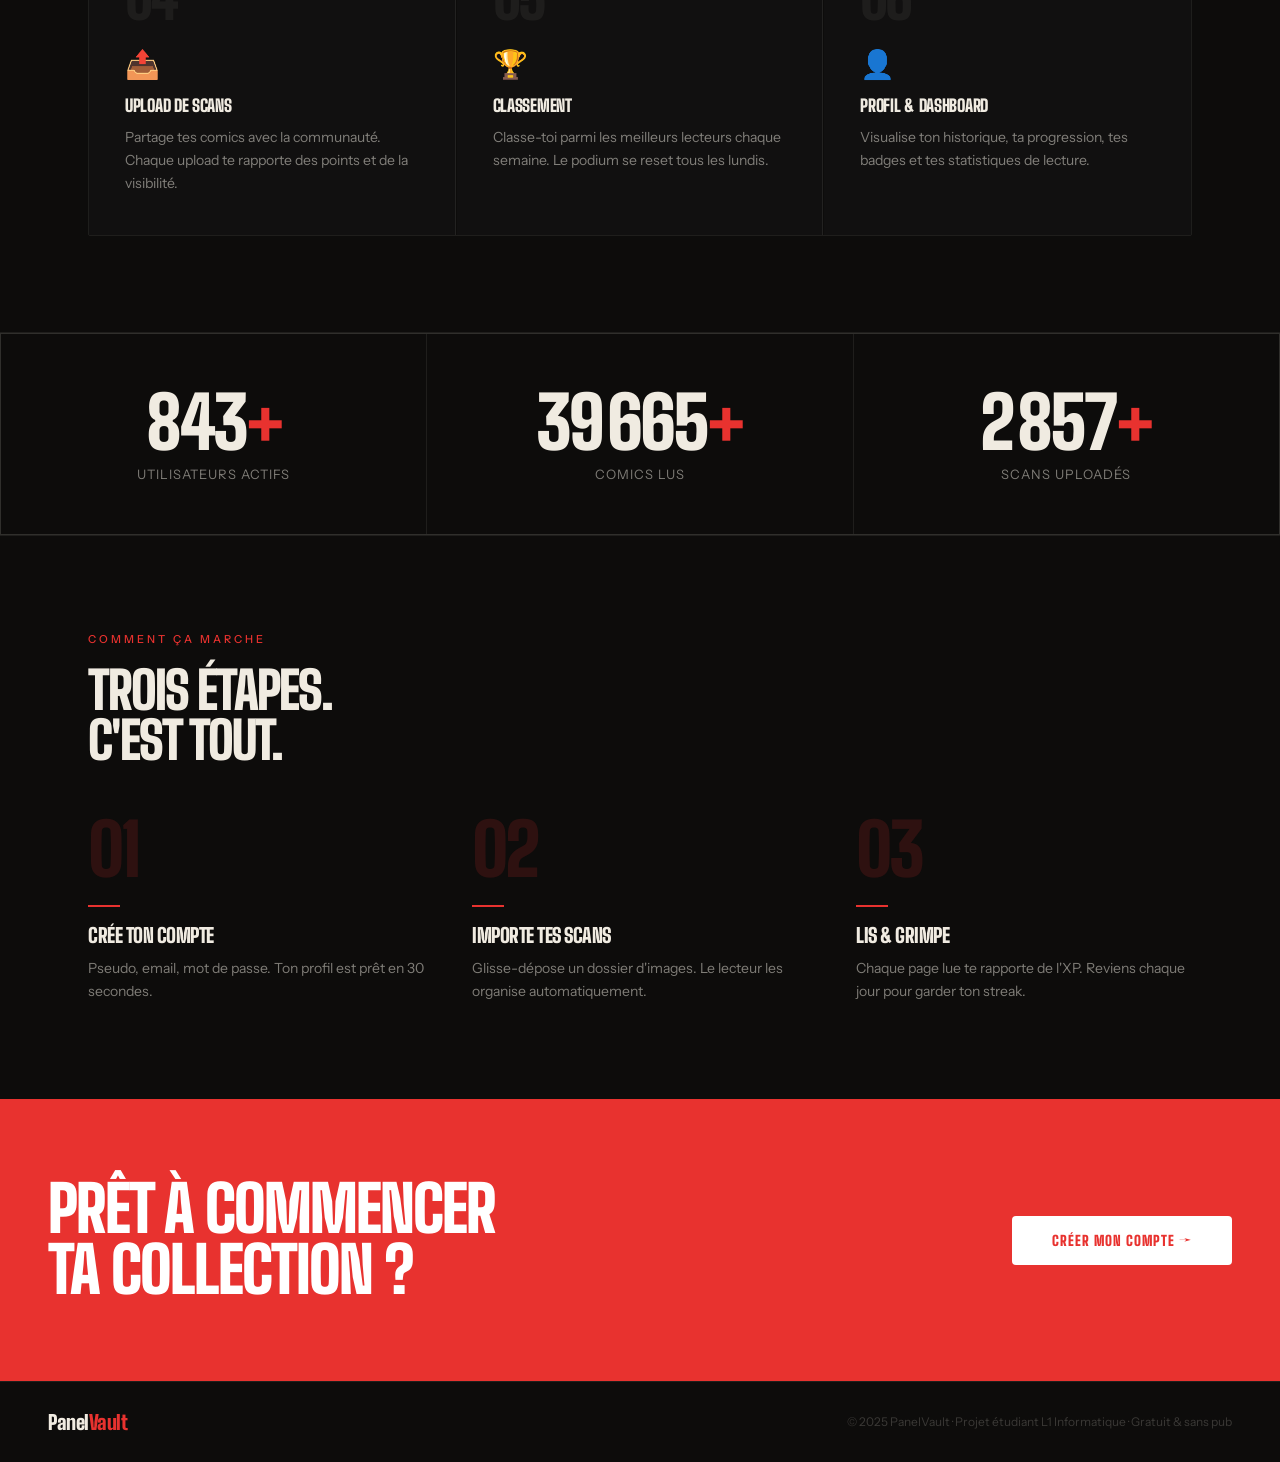
==== commit 5c6c8e76: "Commit" ====
--- a/index.html
+++ b/index.html
@@ -42,21 +42,21 @@
     <div class="cover c1">
       <div class="cover-art"></div>
       <div class="cover-inner">
-        <div class="cover-title">Batman</div>
+        <div class="cover-title"></div>
         <div class="cover-num">#1</div>
       </div>
     </div>
     <div class="cover c2">
       <div class="cover-art"></div>
       <div class="cover-inner">
-        <div class="cover-title">X-Men</div>
+        <div class="cover-title"></div>
         <div class="cover-num">#2</div>
       </div>
     </div>
     <div class="cover c3">
       <div class="cover-art"></div>
       <div class="cover-inner">
-        <div class="cover-title">Iron Man</div>
+        <div class="cover-title"></div>
         <div class="cover-num">#3</div>
       </div>
     </div>
--- a/src/css/style.css
+++ b/src/css/style.css
@@ -33,6 +33,16 @@
   background: rgba(13,12,11,0.85);
   backdrop-filter: blur(14px);
   border-bottom: 1px solid var(--border);
+}
+
+header nav a{
+    color: #ffffff;
+    font-weight: bold;
+}
+
+header nav a:hover{
+    text-decoration: underline;
+
 }
 
 .logo {
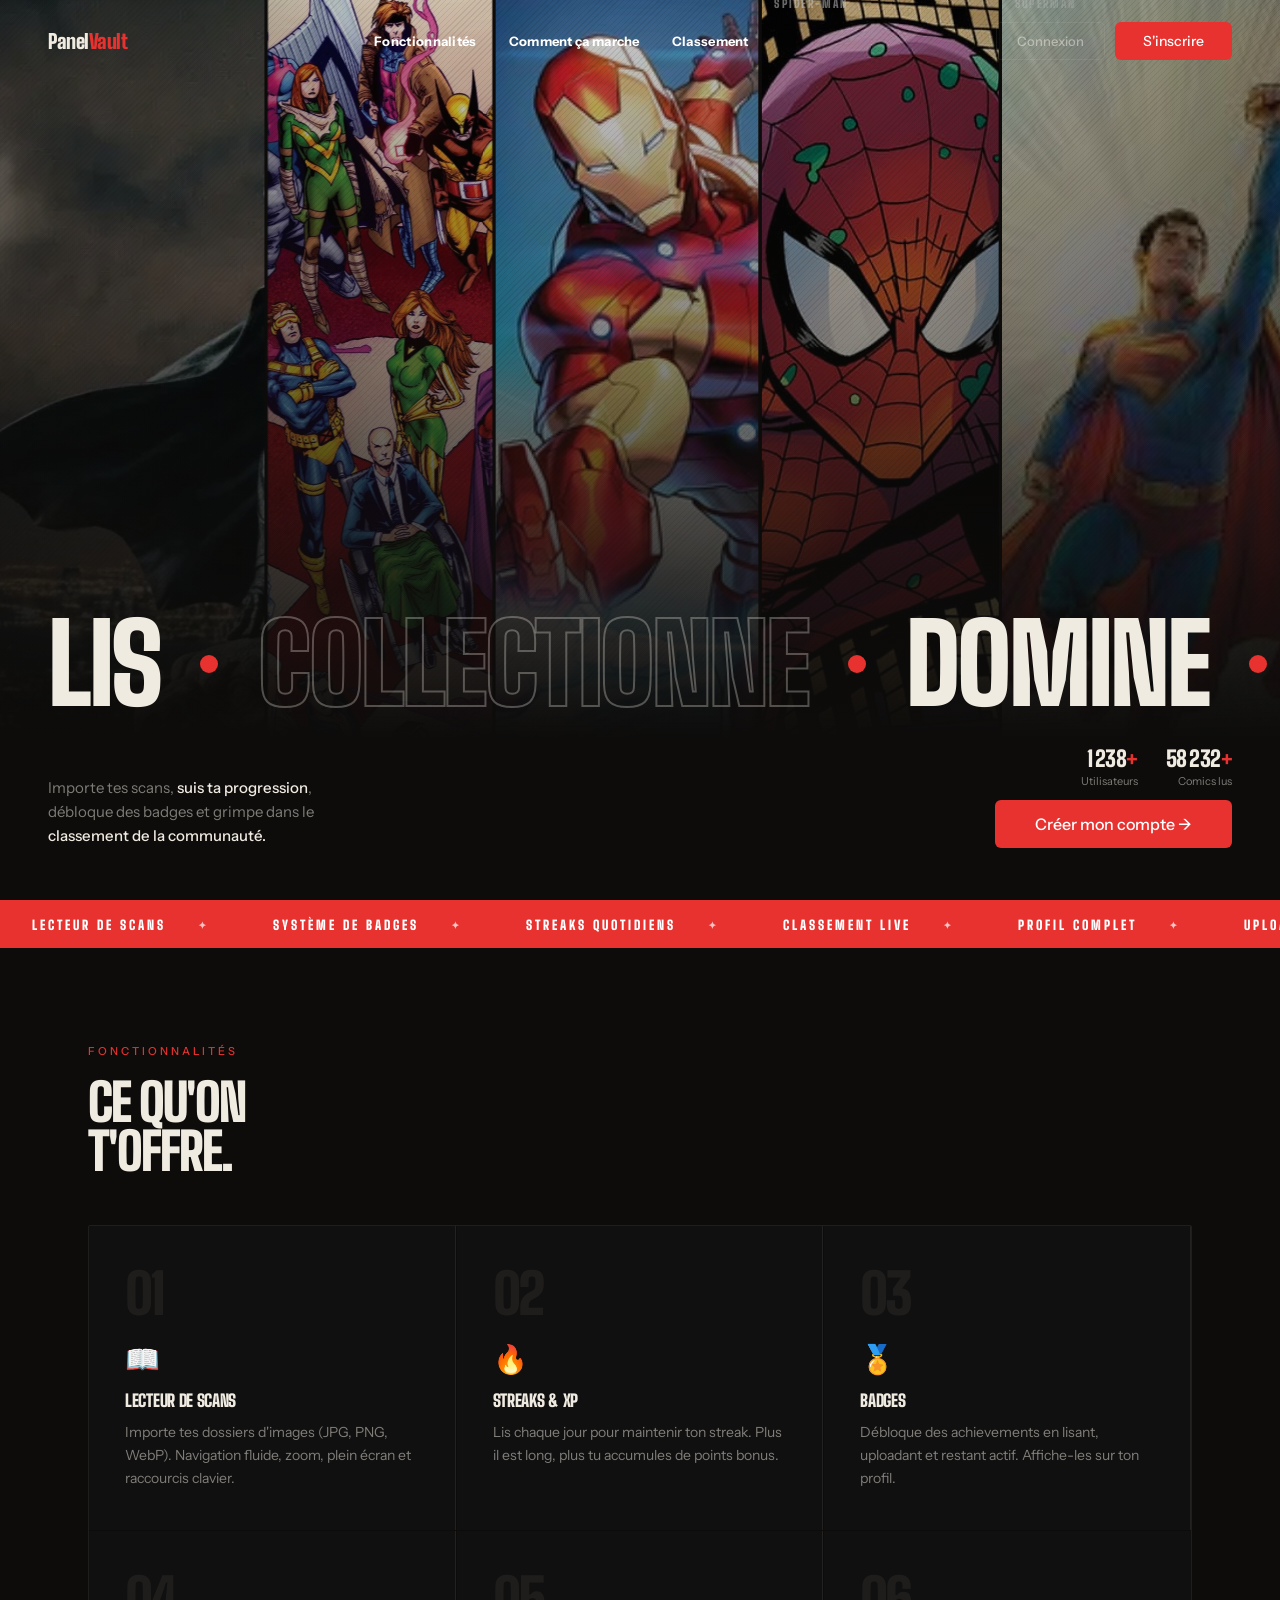
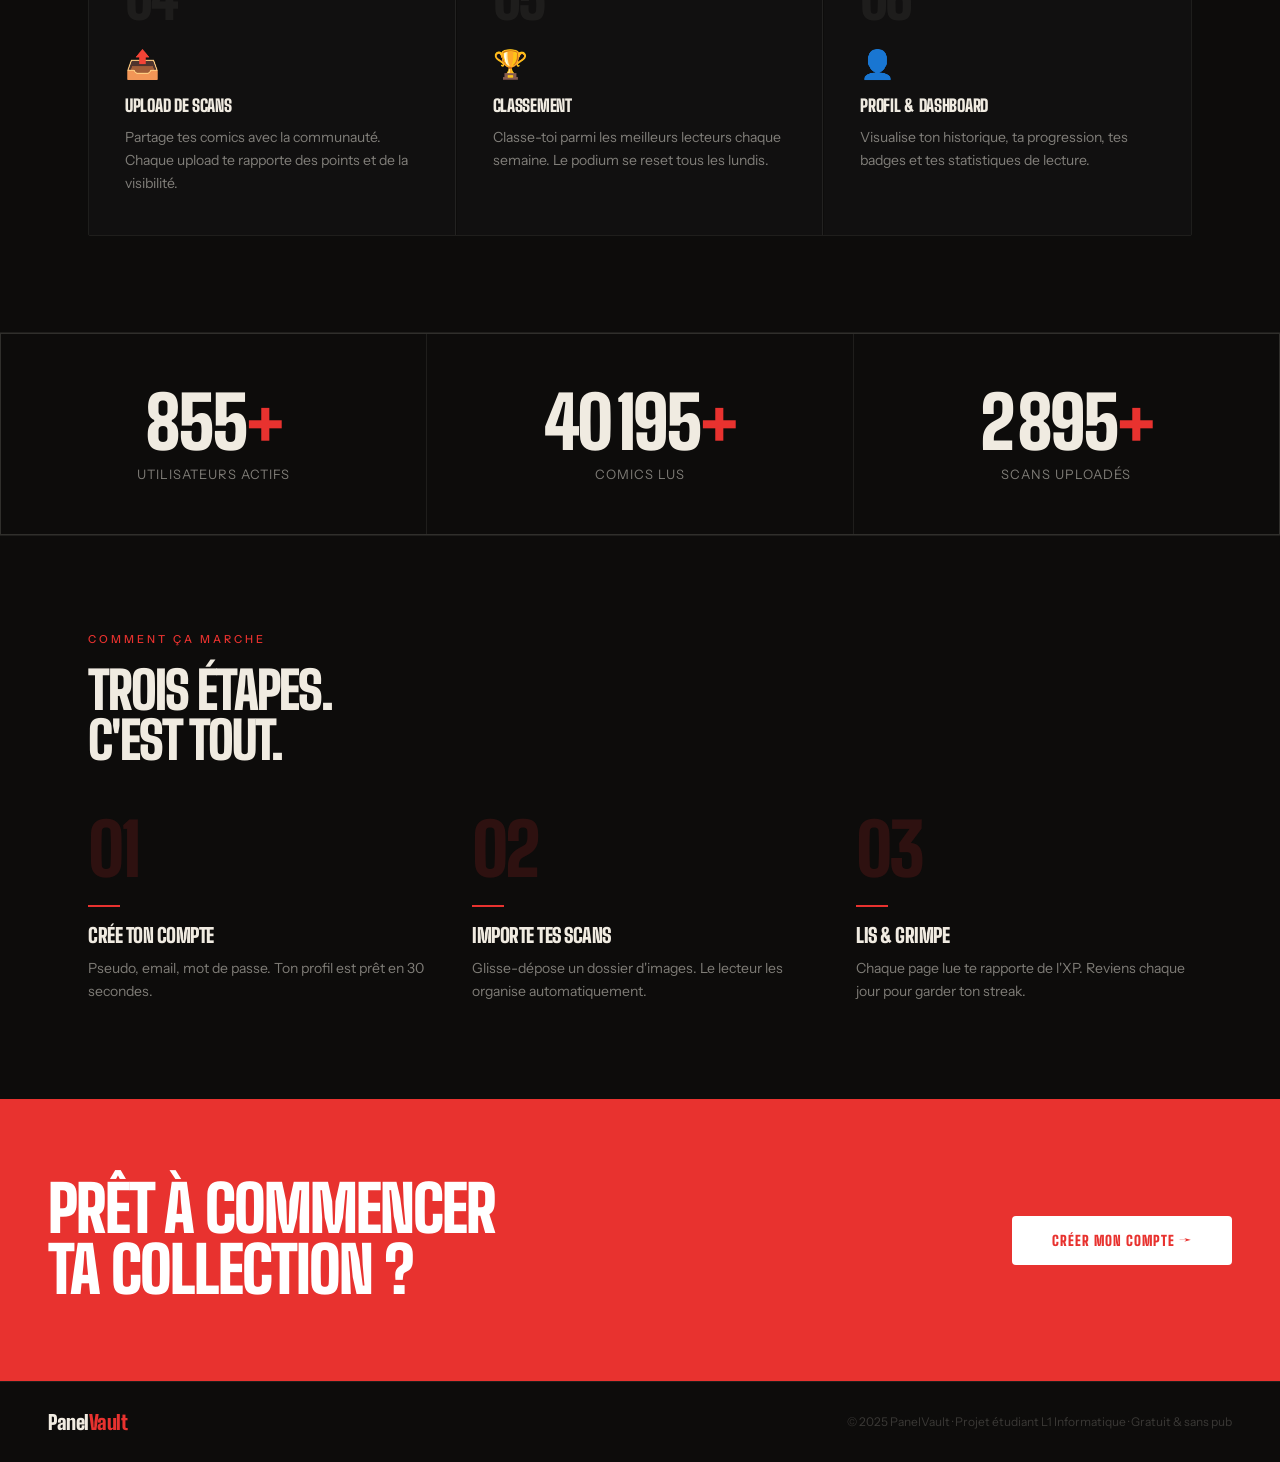
==== commit ea13d5e6: "Fix all style" ====
--- a/index.html
+++ b/index.html
@@ -159,38 +159,38 @@
   <p class="s-eyebrow reveal">Fonctionnalités</p>
   <h2 class="s-title reveal">Ce qu'on<br>t'offre.</h2>
 
-  <div class="feat-grid reveal">
-    <div class="feat">
+  <div class="feat-grid">
+    <div class="feat reveal">
       <div class="f-num">01</div>
       <span class="f-icon">📖</span>
       <div class="f-name">Lecteur de scans</div>
       <div class="f-desc">Importe tes dossiers d'images (JPG, PNG, WebP). Navigation fluide, zoom, plein écran et raccourcis clavier.</div>
     </div>
-    <div class="feat">
+    <div class="feat reveal">
       <div class="f-num">02</div>
       <span class="f-icon">🔥</span>
       <div class="f-name">Streaks & XP</div>
       <div class="f-desc">Lis chaque jour pour maintenir ton streak. Plus il est long, plus tu accumules de points bonus.</div>
     </div>
-    <div class="feat">
+    <div class="feat reveal">
       <div class="f-num">03</div>
       <span class="f-icon">🏅</span>
       <div class="f-name">Badges</div>
       <div class="f-desc">Débloque des achievements en lisant, uploadant et restant actif. Affiche-les sur ton profil.</div>
     </div>
-    <div class="feat">
+    <div class="feat reveal">
       <div class="f-num">04</div>
       <span class="f-icon">📤</span>
       <div class="f-name">Upload de scans</div>
       <div class="f-desc">Partage tes comics avec la communauté. Chaque upload te rapporte des points et de la visibilité.</div>
     </div>
-    <div class="feat">
+    <div class="feat reveal">
       <div class="f-num">05</div>
       <span class="f-icon">🏆</span>
       <div class="f-name">Classement</div>
       <div class="f-desc">Classe-toi parmi les meilleurs lecteurs chaque semaine. Le podium se reset tous les lundis.</div>
     </div>
-    <div class="feat">
+    <div class="feat reveal">
       <div class="f-num">06</div>
       <span class="f-icon">👤</span>
       <div class="f-name">Profil & Dashboard</div>
@@ -224,20 +224,20 @@
   <p class="s-eyebrow reveal">Comment ça marche</p>
   <h2 class="s-title reveal">Trois étapes.<br>C'est tout.</h2>
 
-  <div class="steps-row reveal">
-    <div>
+  <div class="steps-row">
+    <div class="reveal">
       <div class="step-n">01</div>
       <div class="step-line"></div>
       <div class="step-t">Crée ton compte</div>
       <div class="step-d">Pseudo, email, mot de passe. Ton profil est prêt en 30 secondes.</div>
     </div>
-    <div>
+    <div class="reveal">
       <div class="step-n">02</div>
       <div class="step-line"></div>
       <div class="step-t">Importe tes scans</div>
       <div class="step-d">Glisse-dépose un dossier d'images. Le lecteur les organise automatiquement.</div>
     </div>
-    <div>
+    <div class="reveal">
       <div class="step-n">03</div>
       <div class="step-line"></div>
       <div class="step-t">Lis & grimpe</div>
--- a/src/css/style.css
+++ b/src/css/style.css
@@ -110,6 +110,9 @@
   display: grid;
   grid-template-columns: 1.1fr 0.85fr 1fr 0.9fr 1.15fr;
   gap: 3px;
+  transform: scale(1.04);
+  will-change: transform;
+  transition: transform 0.55s cubic-bezier(0.25, 0.46, 0.45, 0.94);
 }
 
 .cover {
@@ -162,6 +165,19 @@
   background: linear-gradient(to top, rgba(13,12,11,0.5) 0%, transparent 60%),
               url('../assets/img/superman.jpg') center top / cover no-repeat;
 }
+
+/* Ken Burns — zoom lent alterné par colonne */
+@keyframes kb1 { 0% { transform: scale(1)    translate(0, 0);         } 100% { transform: scale(1.07) translate(-1%,  -0.5%); } }
+@keyframes kb2 { 0% { transform: scale(1.05) translate(0.5%,  0);     } 100% { transform: scale(1)    translate(0,      0.5%); } }
+@keyframes kb3 { 0% { transform: scale(1)    translate(0,   -0.5%);   } 100% { transform: scale(1.06) translate(0.5%,  0.5%); } }
+@keyframes kb4 { 0% { transform: scale(1.04) translate(-0.5%, 0.5%);  } 100% { transform: scale(1)    translate(0,     -0.5%); } }
+@keyframes kb5 { 0% { transform: scale(1)    translate(0.5%,  0);     } 100% { transform: scale(1.07) translate(-0.5%, -0.5%); } }
+
+.c1 .cover-art { animation: kb1 18s ease-in-out infinite alternate; }
+.c2 .cover-art { animation: kb2 22s ease-in-out infinite alternate; animation-delay: -6s; }
+.c3 .cover-art { animation: kb3 20s ease-in-out infinite alternate; animation-delay: -10s; }
+.c4 .cover-art { animation: kb4 25s ease-in-out infinite alternate; animation-delay: -3s; }
+.c5 .cover-art { animation: kb5 19s ease-in-out infinite alternate; animation-delay: -8s; }
 
 /* Silhouettes SVG dans les covers */
 .cover-silhouette {
@@ -335,6 +351,7 @@
   font-size: 10px;
   opacity: 0.7;
 }
+.band:hover .band-inner { animation-play-state: paused; }
 
 /* ═══ SECTION COMMUNE ═══ */
 .section {
@@ -404,7 +421,8 @@
   line-height: 1;
   margin-bottom: 20px;
 }
-.f-icon { font-size: 28px; margin-bottom: 14px; display: block; }
+.f-icon { font-size: 28px; margin-bottom: 14px; display: block; transition: transform 0.35s cubic-bezier(0.34, 1.56, 0.64, 1); }
+.feat:hover .f-icon { transform: scale(1.22); }
 .f-name {
   font-family: 'Big Shoulders Display', sans-serif;
   font-weight: 900;
@@ -434,7 +452,11 @@
   width: 32px; height: 2px;
   background: var(--red);
   margin-bottom: 16px;
-}
+  transform: scaleX(0);
+  transform-origin: left;
+  transition: transform 0.55s cubic-bezier(0.22, 1, 0.36, 1) 0.3s;
+}
+.reveal.visible .step-line { transform: scaleX(1); }
 .step-t {
   font-family: 'Big Shoulders Display', sans-serif;
   font-weight: 900;
@@ -591,6 +613,32 @@
 /* ═══ REVEAL ═══ */
 .reveal { opacity:0; transform:translateY(32px); transition: opacity .7s ease, transform .7s ease; }
 .reveal.visible { opacity:1; transform:translateY(0); }
+
+/* ═══ SCROLL PROGRESS BAR ═══ */
+.scroll-progress {
+  position: fixed;
+  top: 0; left: 0;
+  height: 2px;
+  background: var(--red);
+  width: 0%;
+  z-index: 200;
+  pointer-events: none;
+  box-shadow: 0 0 8px rgba(232, 50, 47, 0.55);
+  transition: width 0.1s linear;
+}
+
+/* Stagger feat-grid */
+.feat-grid .feat:nth-child(1) { transition-delay: 0.04s; }
+.feat-grid .feat:nth-child(2) { transition-delay: 0.11s; }
+.feat-grid .feat:nth-child(3) { transition-delay: 0.18s; }
+.feat-grid .feat:nth-child(4) { transition-delay: 0.25s; }
+.feat-grid .feat:nth-child(5) { transition-delay: 0.32s; }
+.feat-grid .feat:nth-child(6) { transition-delay: 0.39s; }
+
+/* Stagger steps */
+.steps-row > div:nth-child(1) { transition-delay: 0.04s; }
+.steps-row > div:nth-child(2) { transition-delay: 0.20s; }
+.steps-row > div:nth-child(3) { transition-delay: 0.36s; }
 
 /* ═══ RESPONSIVE ═══ */
 
